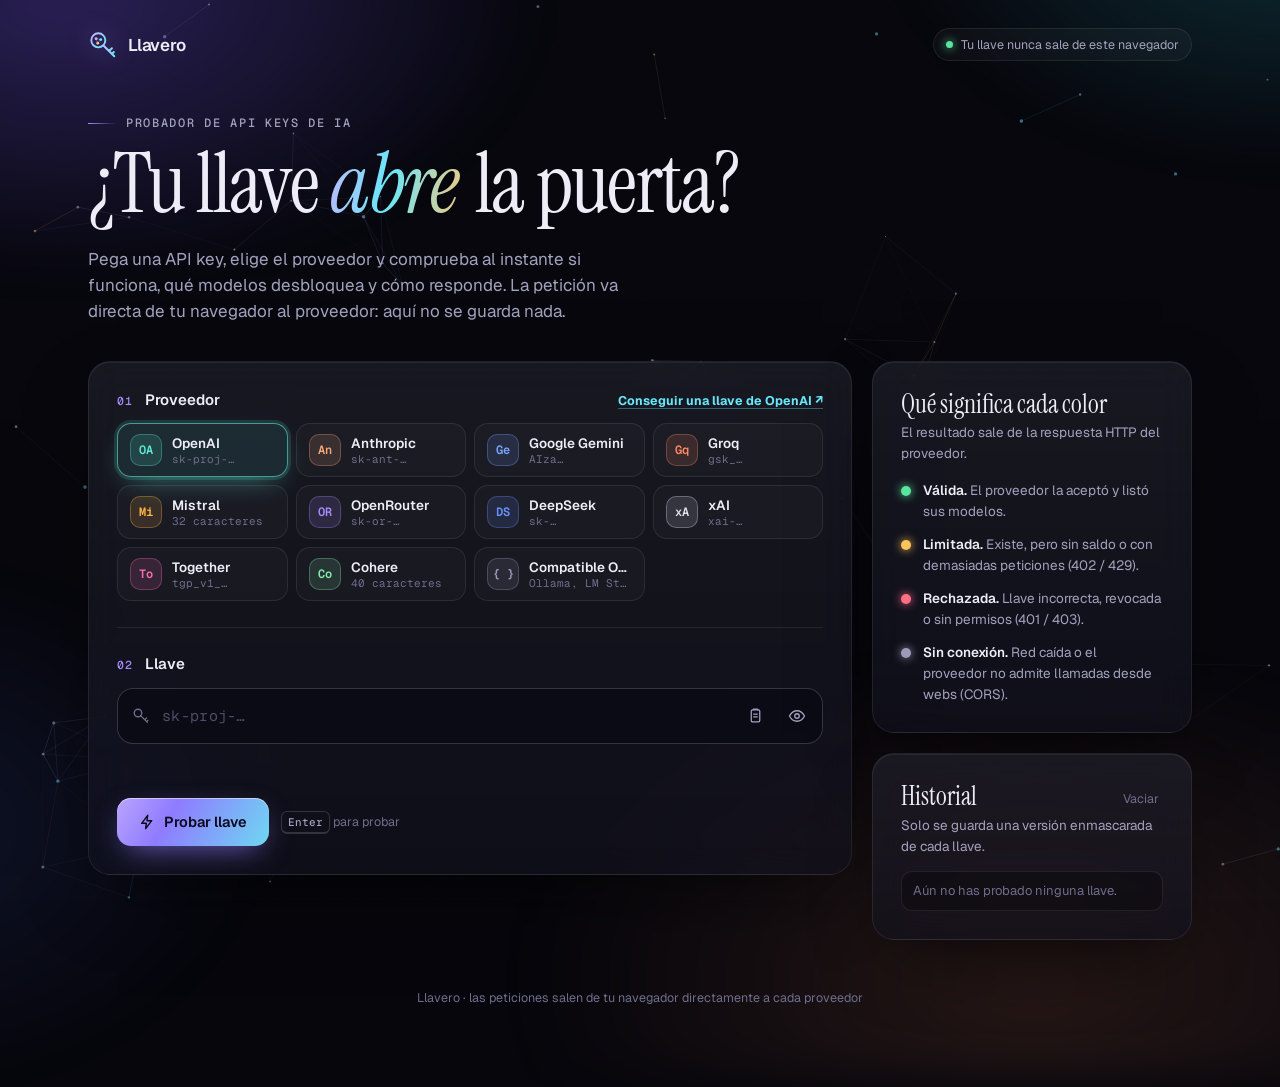
==== llavero.html @ c04ccb24 "Añade Llavero, probador de API keys de IA en una sola página Co-Authored-By: Claude Opus 5.5 <norepl" ====
<!doctype html>
<html lang="es">
<head>
<meta charset="utf-8">
<meta name="viewport" content="width=device-width, initial-scale=1, viewport-fit=cover">
<title>Llavero de IA</title>
<meta name="description" content="Prueba tus API keys de IA (OpenAI, Anthropic, Gemini, Groq, Mistral, OpenRouter…) directamente desde el navegador.">
<link rel="preconnect" href="https://fonts.googleapis.com">
<link rel="preconnect" href="https://fonts.gstatic.com" crossorigin>
<link rel="stylesheet" href="https://fonts.googleapis.com/css2?family=Geist:wght@400;500;600;700&family=Geist+Mono:wght@400;500&family=Instrument+Serif:ital@0;1&display=swap">
<style>
/* Diseño: un objeto oscuro a propósito. Fondo de aurora + red neuronal en canvas;
   encima, tarjetas de cristal. La llave es la protagonista: el campo brilla al enfocarlo
   y un haz lo recorre mientras se prueba. */
@property --ang { syntax: "<angle>"; inherits: false; initial-value: 0deg; }

:root {
  --bg: #06060C;
  --ink: #EEEDF7;
  --muted: #A3A1BE;
  --faint: #6F6D8C;
  --line: rgba(255, 255, 255, .08);
  --line-2: rgba(255, 255, 255, .15);
  --glass: rgba(15, 15, 27, .66);
  --well: rgba(0, 0, 0, .28);

  --violet: #A78BFA;
  --cyan: #67E8F9;
  --amber: #FCC77A;

  --ok: #5BE49B;
  --warn: #FCC35A;
  --bad: #FF6F86;
  --net: #9C9AB8;

  --f-display: "Instrument Serif", Georgia, "Times New Roman", serif;
  --f-body: "Geist", system-ui, -apple-system, "Segoe UI", sans-serif;
  --f-mono: "Geist Mono", ui-monospace, "SFMono-Regular", Menlo, monospace;
  --r: 22px;
  color-scheme: dark;
}

*, *::before, *::after { box-sizing: border-box; }
[hidden] { display: none !important; }
html { -webkit-text-size-adjust: 100%; background: var(--bg); }
body {
  margin: 0;
  min-height: 100vh;
  background: var(--bg);
  color: var(--ink);
  font: 400 15px/1.55 var(--f-body);
  overflow-x: hidden;
  -webkit-font-smoothing: antialiased;
}
button, input, textarea { font: inherit; color: inherit; }
button { cursor: pointer; }
:focus-visible { outline: 2px solid var(--cyan); outline-offset: 3px; }
::selection { background: rgba(167, 139, 250, .35); }
a { color: var(--cyan); text-decoration-color: rgba(103, 232, 249, .35); text-underline-offset: 3px; }
a:hover { text-decoration-color: currentColor; }
.mono { font-family: var(--f-mono); font-variant-numeric: tabular-nums; }

/* Fondo */
#net { position: fixed; inset: 0; width: 100%; height: 100%; z-index: 0; }
.aurora {
  position: fixed; inset: -20%; z-index: 0; pointer-events: none;
  background:
    radial-gradient(38% 32% at 18% 14%, rgba(124, 92, 255, .30), transparent 70%),
    radial-gradient(32% 28% at 86% 8%, rgba(45, 212, 230, .18), transparent 70%),
    radial-gradient(42% 38% at 72% 92%, rgba(255, 140, 90, .13), transparent 70%),
    radial-gradient(30% 30% at 8% 80%, rgba(80, 120, 255, .12), transparent 70%);
  filter: blur(24px);
  animation: drift 30s ease-in-out infinite alternate;
}
@keyframes drift { to { transform: translate3d(3%, -2%, 0) rotate(5deg) scale(1.06); } }
.grain {
  position: fixed; inset: 0; z-index: 1; pointer-events: none; opacity: .06; mix-blend-mode: overlay;
  background-image: url("data:image/svg+xml;utf8,<svg xmlns='http://www.w3.org/2000/svg' width='160' height='160'><filter id='n'><feTurbulence type='fractalNoise' baseFrequency='.9' numOctaves='2' stitchTiles='stitch'/></filter><rect width='100%' height='100%' filter='url(%23n)'/></svg>");
}

.shell {
  position: relative; z-index: 2;
  max-width: 1160px; margin: 0 auto;
  padding: 20px 16px 64px;
}
@media (min-width: 720px) { .shell { padding: 28px 28px 80px; } }

/* Cabecera */
.top { display: flex; align-items: center; justify-content: space-between; gap: 12px; flex-wrap: wrap; }
.brand { display: flex; align-items: center; gap: 10px; font-weight: 600; letter-spacing: -.01em; font-size: 17px; }
.brand svg { filter: drop-shadow(0 0 12px rgba(167, 139, 250, .45)); }
.pill {
  display: inline-flex; align-items: center; gap: 8px;
  padding: 6px 12px; border-radius: 999px;
  border: 1px solid var(--line); background: rgba(255, 255, 255, .03);
  color: var(--muted); font-size: 12.5px;
}
.pill .dot { width: 7px; height: 7px; border-radius: 50%; background: var(--ok); box-shadow: 0 0 10px var(--ok); }

/* Portada */
.hero { padding: 56px 0 36px; max-width: 760px; }
.eyebrow {
  margin: 0 0 14px; font: 500 12px/1 var(--f-mono); letter-spacing: .14em; text-transform: uppercase; color: var(--muted);
  display: flex; align-items: center; gap: 10px;
}
.eyebrow::before { content: ""; width: 28px; height: 1px; background: linear-gradient(90deg, var(--violet), transparent); }
h1 {
  margin: 0; font: 400 clamp(44px, 8vw, 84px)/.98 var(--f-display); letter-spacing: -.02em; text-wrap: balance;
}
h1 em {
  font-style: italic; padding-right: .06em;
  background: linear-gradient(100deg, #C4B5FD 0%, var(--cyan) 45%, var(--amber) 100%);
  -webkit-background-clip: text; background-clip: text; color: transparent;
}
.lede { margin: 20px 0 0; max-width: 560px; color: var(--muted); font-size: 17px; text-wrap: pretty; }

/* Rejilla principal */
.grid { display: grid; gap: 20px; align-items: start; }
@media (min-width: 940px) { .grid { grid-template-columns: minmax(0, 1fr) 320px; } }
.stack { display: grid; gap: 20px; min-width: 0; }

.card {
  position: relative;
  background: linear-gradient(180deg, rgba(255, 255, 255, .05), rgba(255, 255, 255, .012)), var(--glass);
  border: 1px solid var(--line);
  border-radius: var(--r);
  padding: 22px;
  backdrop-filter: blur(18px) saturate(140%);
  -webkit-backdrop-filter: blur(18px) saturate(140%);
  box-shadow: inset 0 1px 0 rgba(255, 255, 255, .06), 0 30px 80px -30px rgba(0, 0, 0, .8);
  min-width: 0;
}
@media (min-width: 720px) { .card { padding: 28px; } }
.card.enter { animation: rise .55s cubic-bezier(.2, .8, .2, 1) both; }
@keyframes rise { from { opacity: 0; transform: translateY(14px) scale(.985); } }

.step { display: flex; align-items: baseline; gap: 12px; margin: 0 0 14px; font-size: 15px; line-height: 1.3; }
.step b { font: 500 11.5px/1 var(--f-mono); color: var(--violet); letter-spacing: .08em; }
.step span { font-weight: 600; font-size: 15px; }
.step small { margin-left: auto; color: var(--faint); font-size: 12.5px; }
.sep { height: 1px; background: var(--line); margin: 26px 0; border: 0; }

/* Proveedores */
.providers { display: grid; grid-template-columns: repeat(auto-fill, minmax(140px, 1fr)); gap: 8px; }
.chip {
  --pc: var(--net);
  display: grid; grid-template-columns: auto 1fr; grid-template-rows: auto auto; column-gap: 10px; align-items: center;
  text-align: left; padding: 10px 12px; border-radius: 14px;
  border: 1px solid var(--line); background: rgba(255, 255, 255, .025);
  transition: border-color .2s, background .2s, transform .2s, box-shadow .2s;
}
.chip:hover { border-color: var(--line-2); background: rgba(255, 255, 255, .05); transform: translateY(-1px); }
.chip[aria-checked="true"] {
  border-color: color-mix(in oklab, var(--pc) 60%, transparent);
  background: color-mix(in oklab, var(--pc) 10%, transparent);
  box-shadow: 0 0 0 3px color-mix(in oklab, var(--pc) 14%, transparent), 0 10px 30px -12px color-mix(in oklab, var(--pc) 60%, transparent);
}
.chip .mk {
  grid-row: span 2; width: 32px; height: 32px; border-radius: 10px; display: grid; place-items: center;
  font: 600 12px/1 var(--f-mono); color: var(--pc);
  background: color-mix(in oklab, var(--pc) 14%, transparent);
  border: 1px solid color-mix(in oklab, var(--pc) 30%, transparent);
}
.chip .pn { font-weight: 600; font-size: 13.5px; line-height: 1.2; white-space: nowrap; overflow: hidden; text-overflow: ellipsis; }
.chip .ph { font: 400 11px/1.3 var(--f-mono); color: var(--faint); white-space: nowrap; overflow: hidden; text-overflow: ellipsis; }

/* Campo de la llave */
.keyfield {
  --ang: 0deg;
  position: relative; border-radius: 16px; padding: 1px;
  background: var(--line-2);
  transition: background .3s;
}
.keyfield:focus-within, .keyfield.scanning {
  background: conic-gradient(from var(--ang), var(--violet), var(--cyan), var(--amber), var(--violet));
  animation: spin 4s linear infinite;
}
@keyframes spin { to { --ang: 360deg; } }
.keyfield-in {
  position: relative; display: flex; align-items: center; gap: 4px;
  border-radius: 15px; background: #0B0B16; padding: 6px 6px 6px 14px; overflow: hidden;
}
.keyfield-in > svg { flex: none; color: var(--faint); }
.keyfield:focus-within .keyfield-in > svg { color: var(--violet); }
#key {
  flex: 1; min-width: 0; border: 0; outline: 0; background: transparent;
  padding: 12px 8px; font: 400 15px/1.2 var(--f-mono); letter-spacing: .02em;
}
#key::placeholder { color: #4E4C68; }
.keyfield.scanning .keyfield-in::after {
  content: ""; position: absolute; top: 0; bottom: 0; width: 40%; left: -40%;
  background: linear-gradient(90deg, transparent, rgba(103, 232, 249, .16), rgba(167, 139, 250, .22), transparent);
  animation: beam 1.3s ease-in-out infinite;
}
@keyframes beam { to { left: 100%; } }
.icon-btn {
  flex: none; width: 38px; height: 38px; display: grid; place-items: center;
  border: 0; border-radius: 10px; background: transparent; color: var(--muted);
  transition: background .2s, color .2s;
}
.icon-btn:hover { background: rgba(255, 255, 255, .06); color: var(--ink); }
.field-meta { display: flex; flex-wrap: wrap; align-items: center; gap: 8px 14px; margin-top: 10px; font-size: 12.5px; color: var(--faint); min-height: 22px; }
.detected {
  display: inline-flex; align-items: center; gap: 6px; padding: 3px 9px; border-radius: 999px;
  color: var(--ink); background: color-mix(in oklab, var(--pc, var(--violet)) 16%, transparent);
  border: 1px solid color-mix(in oklab, var(--pc, var(--violet)) 35%, transparent);
  animation: rise .35s ease both;
}
.detected i { width: 6px; height: 6px; border-radius: 50%; background: var(--pc, var(--violet)); }

.text-in {
  width: 100%; border: 1px solid var(--line-2); border-radius: 12px; background: #0B0B16;
  padding: 11px 13px; font: 400 14px/1.3 var(--f-mono); outline: 0; transition: border-color .2s, box-shadow .2s;
}
.text-in:focus { border-color: color-mix(in oklab, var(--violet) 70%, transparent); box-shadow: 0 0 0 4px rgba(167, 139, 250, .14); }
label.lbl { display: block; font-size: 12.5px; color: var(--muted); margin: 14px 0 6px; }

.actions { display: flex; flex-wrap: wrap; align-items: center; gap: 12px; margin-top: 22px; }
.btn {
  position: relative; display: inline-flex; align-items: center; justify-content: center; gap: 9px;
  padding: 13px 22px; border-radius: 14px; border: 1px solid var(--line-2);
  background: rgba(255, 255, 255, .04); font-weight: 600; font-size: 14.5px; white-space: nowrap;
  transition: transform .15s, box-shadow .25s, background .2s, opacity .2s;
}
.btn:hover { background: rgba(255, 255, 255, .08); }
.btn:active { transform: translateY(1px) scale(.99); }
.btn:disabled { opacity: .55; cursor: progress; }
.btn.primary {
  border: 0; color: #0C0920; overflow: hidden;
  background: linear-gradient(120deg, #B9A4FF 0%, #8F7BFF 35%, #6FD8F2 100%);
  box-shadow: 0 10px 30px -10px rgba(143, 123, 255, .8), inset 0 1px 0 rgba(255, 255, 255, .5);
}
.btn.primary:hover { box-shadow: 0 14px 40px -10px rgba(143, 123, 255, .95), inset 0 1px 0 rgba(255, 255, 255, .5); }
.btn.primary::after {
  content: ""; position: absolute; inset: 0; transform: translateX(-120%);
  background: linear-gradient(100deg, transparent 30%, rgba(255, 255, 255, .55) 50%, transparent 70%);
  animation: sheen 3.6s ease-in-out infinite;
}
@keyframes sheen { 0%, 60% { transform: translateX(-120%); } 100% { transform: translateX(120%); } }
.btn.sm { padding: 8px 13px; font-size: 13px; border-radius: 11px; }
.spinner { width: 15px; height: 15px; border-radius: 50%; border: 2px solid currentColor; border-right-color: transparent; animation: rot .7s linear infinite; }
@keyframes rot { to { transform: rotate(360deg); } }
.hint { color: var(--faint); font-size: 12.5px; }
kbd { font: 500 11px/1 var(--f-mono); padding: 3px 6px; border-radius: 6px; border: 1px solid var(--line-2); border-bottom-width: 2px; color: var(--muted); }

/* Resultado */
.res-head { display: flex; gap: 20px; align-items: center; }
.orb {
  --c: var(--net);
  position: relative; flex: none; width: 76px; height: 76px; border-radius: 50%;
  display: grid; place-items: center; color: #08080F;
  background: radial-gradient(circle at 34% 28%, color-mix(in oklab, var(--c) 70%, white), var(--c) 45%, color-mix(in oklab, var(--c) 45%, black) 100%);
  box-shadow: 0 0 0 6px color-mix(in oklab, var(--c) 12%, transparent), 0 0 50px -4px color-mix(in oklab, var(--c) 70%, transparent);
  animation: pop .5s cubic-bezier(.3, 1.6, .5, 1) both;
}
.orb::before, .orb::after {
  content: ""; position: absolute; inset: -6px; border-radius: 50%;
  border: 1px solid color-mix(in oklab, var(--c) 55%, transparent);
  animation: ripple 2.6s ease-out infinite;
}
.orb::after { animation-delay: 1.3s; }
@keyframes ripple { from { transform: scale(1); opacity: .9; } to { transform: scale(1.7); opacity: 0; } }
@keyframes pop { from { transform: scale(.4); opacity: 0; } }
.orb.ok { --c: var(--ok); } .orb.warn { --c: var(--warn); } .orb.bad { --c: var(--bad); }
.orb.error { --c: var(--warn); } .orb.net { --c: var(--net); }
.orb.loading {
  --ang: 0deg;
  background: conic-gradient(from var(--ang), transparent 0 20%, var(--violet), var(--cyan));
  box-shadow: 0 0 50px -6px rgba(167, 139, 250, .6);
  animation: spin 1.1s linear infinite;
}
.orb.loading::before { inset: 3px; border: 0; background: #0E0E1A; animation: none; }
.orb.loading::after { display: none; }
.orb svg { position: relative; }

.res-title { margin: 0; font: 400 34px/1.05 var(--f-display); letter-spacing: -.01em; }
.res-sub { margin: 6px 0 0; color: var(--muted); font-size: 14px; overflow-wrap: anywhere; }
.res-key { display: inline-block; margin-top: 8px; font: 400 12px var(--f-mono); color: var(--faint); }

.stats { display: grid; grid-template-columns: repeat(3, minmax(0, 1fr)); gap: 10px; margin-top: 22px; }
.stat { padding: 14px 16px; border-radius: 14px; background: var(--well); border: 1px solid var(--line); min-width: 0; }
.stat dt { font: 500 11px/1 var(--f-mono); letter-spacing: .08em; text-transform: uppercase; color: var(--faint); }
.stat dd { margin: 8px 0 0; font: 500 24px/1 var(--f-mono); letter-spacing: -.02em; white-space: nowrap; overflow: hidden; text-overflow: ellipsis; }
.stat dd small { font-size: 13px; color: var(--muted); margin-left: 2px; }

.kv { margin: 18px 0 0; display: grid; grid-template-columns: max-content 1fr; gap: 8px 18px; font-size: 13.5px; }
.kv dt { color: var(--faint); }
.kv dd { margin: 0; font-family: var(--f-mono); overflow-wrap: anywhere; }
.note {
  margin: 18px 0 0; padding: 12px 14px; border-radius: 12px; font-size: 13.5px; color: var(--muted);
  background: rgba(255, 255, 255, .03); border: 1px dashed var(--line-2);
}
.note ul { margin: 6px 0 0; padding-left: 18px; }

.models-head { display: flex; flex-wrap: wrap; align-items: center; gap: 10px; margin: 26px 0 10px; }
.models-head h3 { margin: 0; font-size: 14px; font-weight: 600; }
.models-head .text-in { flex: 1; min-width: 160px; max-width: 260px; margin-left: auto; padding: 8px 11px; font-size: 13px; }
.models {
  display: flex; flex-wrap: wrap; gap: 6px; max-height: 236px; overflow: auto; padding: 2px;
  mask-image: linear-gradient(180deg, #000 85%, transparent);
  -webkit-mask-image: linear-gradient(180deg, #000 85%, transparent);
  padding-bottom: 24px;
}
.model {
  border: 1px solid var(--line); background: rgba(255, 255, 255, .03); border-radius: 9px;
  padding: 5px 9px; font: 400 12.5px/1.3 var(--f-mono); color: var(--muted);
  transition: border-color .15s, color .15s, background .15s; max-width: 100%; overflow: hidden; text-overflow: ellipsis; white-space: nowrap;
}
.model:hover { color: var(--ink); border-color: var(--line-2); }
.model[aria-pressed="true"] { color: var(--ink); border-color: rgba(103, 232, 249, .55); background: rgba(103, 232, 249, .08); }
.empty { color: var(--faint); font-size: 13px; }

.skel { height: 12px; border-radius: 6px; margin-top: 10px; background: linear-gradient(90deg, rgba(255, 255, 255, .04), rgba(255, 255, 255, .1), rgba(255, 255, 255, .04)); background-size: 200% 100%; animation: shimmer 1.4s linear infinite; }
@keyframes shimmer { to { background-position: -200% 0; } }

/* Chat de prueba */
textarea.text-in { resize: vertical; min-height: 84px; font-family: var(--f-body); font-size: 14.5px; line-height: 1.5; }
.reply {
  position: relative; margin-top: 18px; padding: 18px 18px 16px 20px; border-radius: 16px;
  background: var(--well); border: 1px solid var(--line);
  white-space: pre-wrap; overflow-wrap: anywhere; font-size: 15px; line-height: 1.6;
}
.reply::before {
  content: ""; position: absolute; left: 0; top: 14px; bottom: 14px; width: 2px; border-radius: 2px;
  background: linear-gradient(var(--violet), var(--cyan));
}
.reply.err::before { background: var(--bad); }
.reply .caret { display: inline-block; width: 8px; height: 1.05em; vertical-align: -2px; margin-left: 2px; background: var(--cyan); animation: blink 1s steps(2) infinite; }
@keyframes blink { 50% { opacity: 0; } }
.reply-meta { display: flex; flex-wrap: wrap; gap: 6px 16px; margin-top: 10px; font: 400 12px var(--f-mono); color: var(--faint); }
.reply-meta b { color: var(--muted); font-weight: 500; }

/* Columna lateral */
.side h2 { margin: 0 0 4px; font: 400 26px/1.1 var(--f-display); }
.side p { margin: 0; color: var(--muted); font-size: 13.5px; }
.legend { list-style: none; margin: 16px 0 0; padding: 0; display: grid; gap: 12px; font-size: 13.5px; }
.legend li { display: grid; grid-template-columns: 12px 1fr; gap: 10px; align-items: baseline; }
.legend i { width: 10px; height: 10px; border-radius: 50%; background: var(--c); box-shadow: 0 0 10px var(--c); transform: translateY(1px); }
.legend b { font-weight: 600; }
.legend span { color: var(--muted); }
.hist { list-style: none; margin: 14px 0 0; padding: 0; display: grid; gap: 6px; }
.hist li {
  display: grid; grid-template-columns: 8px 1fr auto; gap: 10px; align-items: center;
  padding: 9px 11px; border-radius: 11px; background: var(--well); border: 1px solid var(--line); font-size: 13px;
}
.hist i { width: 8px; height: 8px; border-radius: 50%; background: var(--c); }
.hist .hk { font: 400 12px var(--f-mono); color: var(--faint); display: block; overflow: hidden; text-overflow: ellipsis; white-space: nowrap; }
.hist .ht { font: 400 11.5px var(--f-mono); color: var(--faint); text-align: right; }
.side-head { display: flex; align-items: center; justify-content: space-between; gap: 10px; }
.link-btn { border: 0; background: none; padding: 4px; color: var(--faint); font-size: 12.5px; }
.link-btn:hover { color: var(--ink); }

footer { margin-top: 48px; color: var(--faint); font-size: 12.5px; text-align: center; }

.toast {
  position: fixed; left: 50%; bottom: 24px; z-index: 10; transform: translate(-50%, 20px); opacity: 0;
  padding: 10px 16px; border-radius: 12px; background: #15152A; border: 1px solid var(--line-2);
  font-size: 13.5px; box-shadow: 0 20px 50px -10px rgba(0, 0, 0, .8); transition: opacity .25s, transform .25s; pointer-events: none;
}
.toast.show { opacity: 1; transform: translate(-50%, 0); }
.shake { animation: shake .4s; }
@keyframes shake { 20%, 60% { transform: translateX(-6px); } 40%, 80% { transform: translateX(6px); } }

@media (max-width: 560px) {
  .res-head { flex-direction: column; align-items: flex-start; gap: 16px; }
  .stats { grid-template-columns: 1fr 1fr; }
  .stats .stat:last-child { grid-column: span 2; }
  .actions .btn.primary { flex: 1; }
  .hero { padding: 36px 0 26px; }
}
@media (prefers-reduced-motion: reduce) {
  *, *::before, *::after { animation-duration: .001ms !important; animation-iteration-count: 1 !important; transition-duration: .001ms !important; }
}
</style>
</head>
<body>
<canvas id="net" aria-hidden="true"></canvas>
<div class="aurora" aria-hidden="true"></div>
<div class="grain" aria-hidden="true"></div>

<div class="shell">
  <header class="top">
    <div class="brand">
      <svg width="30" height="30" viewBox="0 0 32 32" aria-hidden="true">
        <defs><linearGradient id="lg" x1="0" y1="0" x2="1" y2="1"><stop offset="0" stop-color="#C4B5FD"/><stop offset="1" stop-color="#67E8F9"/></linearGradient></defs>
        <circle cx="11" cy="11" r="7.5" fill="none" stroke="url(#lg)" stroke-width="2"/>
        <path d="M8.6 9.2 13.6 10.2 10.4 14Z" fill="none" stroke="rgba(255,255,255,.45)" stroke-width=".7"/>
        <circle cx="8.6" cy="9.2" r="1.5" fill="#C4B5FD"/><circle cx="13.6" cy="10.2" r="1.5" fill="#67E8F9"/><circle cx="10.4" cy="14" r="1.5" fill="#FCC77A"/>
        <path d="M16.5 16.5 28 28M22.5 22.5l3-3M25.5 25.5l2-2" fill="none" stroke="url(#lg)" stroke-width="2.2" stroke-linecap="round"/>
      </svg>
      Llavero
    </div>
    <span class="pill"><span class="dot"></span>Tu llave nunca sale de este navegador</span>
  </header>

  <section class="hero">
    <p class="eyebrow">Probador de API keys de IA</p>
    <h1>¿Tu llave <em>abre</em> la puerta?</h1>
    <p class="lede">Pega una API key, elige el proveedor y comprueba al instante si funciona, qué modelos desbloquea y cómo responde. La petición va directa de tu navegador al proveedor: aquí no se guarda nada.</p>
  </section>

  <div class="grid">
    <main class="stack">
      <form class="card" id="form" autocomplete="off" novalidate>
        <h2 class="step"><b>01</b><span>Proveedor</span><small id="getKey"></small></h2>
        <div class="providers" id="providers" role="radiogroup" aria-label="Proveedor"></div>

        <div id="baseWrap" hidden>
          <label class="lbl" for="base">URL base compatible con OpenAI (sin <span class="mono">/models</span>)</label>
          <input class="text-in" id="base" type="url" inputmode="url" placeholder="https://mi-servidor.com/v1" spellcheck="false">
        </div>

        <hr class="sep">

        <h2 class="step"><b>02</b><span>Llave</span></h2>
        <div class="keyfield" id="keyfield">
          <div class="keyfield-in">
            <svg width="18" height="18" viewBox="0 0 24 24" fill="none" stroke="currentColor" stroke-width="1.8" stroke-linecap="round" aria-hidden="true"><circle cx="8" cy="8" r="5"/><path d="m11.5 11.5 9 9M17 17l2.5-2.5M19.5 19.5l1.5-1.5"/></svg>
            <input id="key" type="password" aria-label="API key" placeholder="sk-…" spellcheck="false" autocapitalize="off" autocorrect="off">
            <button type="button" class="icon-btn" id="paste" title="Pegar del portapapeles" aria-label="Pegar del portapapeles">
              <svg width="17" height="17" viewBox="0 0 24 24" fill="none" stroke="currentColor" stroke-width="1.8" stroke-linecap="round" stroke-linejoin="round" aria-hidden="true"><rect x="6" y="4" width="12" height="17" rx="2"/><path d="M9 4V3h6v1M9.5 10h5M9.5 14h5"/></svg>
            </button>
            <button type="button" class="icon-btn" id="reveal" title="Mostrar llave" aria-label="Mostrar llave" aria-pressed="false">
              <svg width="18" height="18" viewBox="0 0 24 24" fill="none" stroke="currentColor" stroke-width="1.8" stroke-linecap="round" aria-hidden="true"><path d="M2 12s3.6-7 10-7 10 7 10 7-3.6 7-10 7S2 12 2 12Z"/><circle cx="12" cy="12" r="3"/></svg>
            </button>
          </div>
        </div>
        <div class="field-meta" id="keyMeta"></div>

        <div class="actions">
          <button class="btn primary" id="go" type="submit">
            <svg width="16" height="16" viewBox="0 0 24 24" fill="none" stroke="currentColor" stroke-width="2.2" stroke-linecap="round" stroke-linejoin="round" aria-hidden="true"><path d="M13 2 4 14h7l-1 8 9-12h-7Z"/></svg>
            <span>Probar llave</span>
          </button>
          <span class="hint"><kbd>Enter</kbd> para probar</span>
        </div>
      </form>

      <section class="card" id="result" aria-live="polite" hidden></section>

      <section class="card" id="chat" hidden>
        <h2 class="step"><b>03</b><span>Habla con un modelo</span><small>confirma que hay saldo de verdad</small></h2>
        <label class="lbl" for="model" style="margin-top:0">Modelo</label>
        <input class="text-in" id="model" spellcheck="false" placeholder="id del modelo">
        <label class="lbl" for="prompt">Mensaje</label>
        <textarea class="text-in" id="prompt" rows="3">Preséntate en una frase y dime qué modelo eres.</textarea>
        <div class="actions">
          <button class="btn primary" id="send" type="button">
            <svg width="16" height="16" viewBox="0 0 24 24" fill="none" stroke="currentColor" stroke-width="2.2" stroke-linecap="round" stroke-linejoin="round" aria-hidden="true"><path d="m4 12 16-8-6 16-2.5-6.5Z"/></svg>
            <span>Enviar</span>
          </button>
          <span class="hint"><kbd>Ctrl</kbd> + <kbd>Enter</kbd></span>
        </div>
        <div id="replyWrap" aria-live="polite"></div>
      </section>
    </main>

    <aside class="stack side">
      <section class="card">
        <h2>Qué significa cada color</h2>
        <p>El resultado sale de la respuesta HTTP del proveedor.</p>
        <ul class="legend">
          <li style="--c:var(--ok)"><i></i><div><b>Válida.</b> <span>El proveedor la aceptó y listó sus modelos.</span></div></li>
          <li style="--c:var(--warn)"><i></i><div><b>Limitada.</b> <span>Existe, pero sin saldo o con demasiadas peticiones (402 / 429).</span></div></li>
          <li style="--c:var(--bad)"><i></i><div><b>Rechazada.</b> <span>Llave incorrecta, revocada o sin permisos (401 / 403).</span></div></li>
          <li style="--c:var(--net)"><i></i><div><b>Sin conexión.</b> <span>Red caída o el proveedor no admite llamadas desde webs (CORS).</span></div></li>
        </ul>
      </section>

      <section class="card">
        <div class="side-head">
          <h2>Historial</h2>
          <button class="link-btn" id="clearHist" type="button">Vaciar</button>
        </div>
        <p>Solo se guarda una versión enmascarada de cada llave.</p>
        <ul class="hist" id="hist"></ul>
      </section>
    </aside>
  </div>

  <footer>Llavero · las peticiones salen de tu navegador directamente a cada proveedor</footer>
</div>

<div class="toast" id="toast" role="status"></div>

<script>
const $ = (s, el = document) => el.querySelector(s);
const esc = s => String(s ?? '').replace(/[&<>"']/g, c => ({ '&': '&amp;', '<': '&lt;', '>': '&gt;', '"': '&quot;', "'": '&#39;' }[c]));

/* ---------- Proveedores ----------
   kind decide el formato de las peticiones: "openai" (y compatibles), "anthropic", "gemini" o "cohere". */
const PROVIDERS = [
  { id: 'openai', name: 'OpenAI', mk: 'OA', color: '#5EEAD4', kind: 'openai', base: 'https://api.openai.com/v1',
    hint: 'sk-proj-…', detect: /^sk-(proj|svcacct|admin)-/, keys: 'https://platform.openai.com/api-keys',
    prefer: ['gpt-4o-mini', 'gpt-4.1-mini', 'gpt-5-mini', 'gpt-4o'] },
  { id: 'anthropic', name: 'Anthropic', mk: 'An', color: '#F4A97A', kind: 'anthropic', base: 'https://api.anthropic.com/v1',
    hint: 'sk-ant-…', detect: /^sk-ant-/, keys: 'https://console.anthropic.com/settings/keys',
    prefer: ['haiku', 'sonnet'] },
  { id: 'gemini', name: 'Google Gemini', mk: 'Ge', color: '#7AA7FF', kind: 'gemini', base: 'https://generativelanguage.googleapis.com/v1beta',
    hint: 'AIza…', detect: /^AIza/, keys: 'https://aistudio.google.com/apikey',
    prefer: ['gemini-2.5-flash', 'gemini-2.0-flash', 'flash'] },
  { id: 'groq', name: 'Groq', mk: 'Gq', color: '#FF8A65', kind: 'openai', base: 'https://api.groq.com/openai/v1',
    hint: 'gsk_…', detect: /^gsk_/, keys: 'https://console.groq.com/keys',
    prefer: ['llama-3.1-8b-instant', 'llama'] },
  { id: 'mistral', name: 'Mistral', mk: 'Mi', color: '#FFB547', kind: 'openai', base: 'https://api.mistral.ai/v1',
    hint: '32 caracteres', keys: 'https://console.mistral.ai/api-keys',
    prefer: ['mistral-small-latest', 'mistral-small'] },
  { id: 'openrouter', name: 'OpenRouter', mk: 'OR', color: '#A78BFA', kind: 'openai', base: 'https://openrouter.ai/api/v1',
    hint: 'sk-or-…', detect: /^sk-or-/, keys: 'https://openrouter.ai/keys',
    prefer: ['openai/gpt-4o-mini', ':free'] },
  { id: 'deepseek', name: 'DeepSeek', mk: 'DS', color: '#6B93FF', kind: 'openai', base: 'https://api.deepseek.com/v1',
    hint: 'sk-…', keys: 'https://platform.deepseek.com/api_keys',
    prefer: ['deepseek-chat'] },
  { id: 'xai', name: 'xAI', mk: 'xA', color: '#E4E4F0', kind: 'openai', base: 'https://api.x.ai/v1',
    hint: 'xai-…', detect: /^xai-/, keys: 'https://console.x.ai',
    prefer: ['grok-3-mini', 'grok'] },
  { id: 'together', name: 'Together', mk: 'To', color: '#F472B6', kind: 'openai', base: 'https://api.together.xyz/v1',
    hint: 'tgp_v1_…', detect: /^tgp_v1_/, keys: 'https://api.together.ai/settings/api-keys',
    prefer: ['Llama-3.3-70B-Instruct-Turbo', 'llama'] },
  { id: 'cohere', name: 'Cohere', mk: 'Co', color: '#86EFAC', kind: 'cohere', base: 'https://api.cohere.com',
    hint: '40 caracteres', keys: 'https://dashboard.cohere.com/api-keys',
    prefer: ['command-r', 'command'] },
  { id: 'custom', name: 'Compatible OpenAI', mk: '{ }', color: '#9C9AB8', kind: 'openai', base: '',
    hint: 'Ollama, LM Studio…', prefer: [] },
];

const STATES = {
  ok:    { label: 'Llave válida', c: 'var(--ok)' },
  warn:  { label: 'Válida, pero limitada', c: 'var(--warn)' },
  bad:   { label: 'Llave rechazada', c: 'var(--bad)' },
  error: { label: 'Respuesta inesperada', c: 'var(--warn)' },
  net:   { label: 'Sin conexión', c: 'var(--net)' },
};
const ICON = {
  ok: '<svg width="34" height="34" viewBox="0 0 24 24" fill="none" stroke="currentColor" stroke-width="2.6" stroke-linecap="round" stroke-linejoin="round"><path d="m5 12.5 4.5 4.5L19 7.5"/></svg>',
  bad: '<svg width="30" height="30" viewBox="0 0 24 24" fill="none" stroke="currentColor" stroke-width="2.6" stroke-linecap="round"><path d="M6 6l12 12M18 6 6 18"/></svg>',
  warn: '<svg width="32" height="32" viewBox="0 0 24 24" fill="none" stroke="currentColor" stroke-width="2.6" stroke-linecap="round"><path d="M12 6v8M12 18.5v.01"/></svg>',
  net: '<svg width="32" height="32" viewBox="0 0 24 24" fill="none" stroke="currentColor" stroke-width="2.2" stroke-linecap="round" stroke-linejoin="round"><path d="M2 8.5a15 15 0 0 1 20 0M5.5 12a10 10 0 0 1 13 0M9 15.5a5 5 0 0 1 6 0M12 19h.01M3 3l18 18"/></svg>',
};
ICON.error = ICON.warn;

const state = { provider: PROVIDERS[0], lastDetected: null, testing: false, lastKey: '', models: [] };
let netTarget = 0; // energía de la red de fondo (0 en reposo, 1 mientras se prueba)

/* ---------- Utilidades ---------- */
const mask = k => k.length <= 12 ? k.slice(0, 3) + '…' : k.slice(0, 7) + '…' + k.slice(-4);
const baseFor = p => (p.id === 'custom' ? $('#base').value.trim() : p.base).replace(/\/+$/, '');

function toast(msg) {
  const t = $('#toast');
  t.textContent = msg;
  t.classList.add('show');
  clearTimeout(toast.timer);
  toast.timer = setTimeout(() => t.classList.remove('show'), 2200);
}

function authHeaders(p, key) {
  if (p.kind === 'anthropic') return {
    'x-api-key': key,
    'anthropic-version': '2023-06-01',
    'anthropic-dangerous-direct-browser-access': 'true',
  };
  if (p.kind === 'gemini') return {}; // la llave va en la URL (?key=), así no hay preflight
  return { Authorization: 'Bearer ' + key };
}

function listUrl(p, key, base) {
  if (p.kind === 'anthropic') return base + '/models?limit=1000';
  if (p.kind === 'gemini') return base + '/models?pageSize=1000&key=' + encodeURIComponent(key);
  if (p.kind === 'cohere') return base + '/v1/models?page_size=1000';
  return base + '/models';
}

async function request(url, opts = {}) {
  const ctrl = new AbortController();
  const timer = setTimeout(() => ctrl.abort(), 25000);
  const t0 = performance.now();
  try {
    const res = await fetch(url, { ...opts, signal: ctrl.signal });
    const text = await res.text();
    let json = null;
    try { json = JSON.parse(text); } catch {}
    return { ok: res.ok, status: res.status, json, text, headers: res.headers, ms: Math.round(performance.now() - t0) };
  } catch (e) {
    const err = new Error(e.name === 'AbortError'
      ? 'La petición tardó más de 25 s y se canceló.'
      : 'El navegador no pudo completar la petición.');
    err.ms = Math.round(performance.now() - t0);
    throw err;
  } finally {
    clearTimeout(timer);
  }
}

function errMsg(j, text) {
  if (j) {
    const e = Array.isArray(j) ? j[0]?.error : j.error;
    if (typeof e === 'string') return e;
    if (e?.message) return e.message;
    if (typeof j.message === 'string') return j.message;
    if (typeof j.detail === 'string') return j.detail;
    if (Array.isArray(j.detail) && j.detail[0]?.msg) return j.detail[0].msg;
  }
  return (text || '').trim().slice(0, 240);
}

function classify(status, msg) {
  if (status >= 200 && status < 300) return 'ok';
  if (status === 401 || status === 403) return 'bad';
  if (status === 400 && /api[ _-]?key|API_KEY_INVALID|invalid.*key|unauthori[sz]ed/i.test(msg)) return 'bad'; // Gemini responde 400 a llaves malas
  if (status === 402 || status === 429) return 'warn';
  return 'error';
}

function interestingHeaders(h) {
  const out = [];
  if (!h) return out;
  for (const [k, v] of h) if (/ratelimit|request-id|organization|processing-ms/i.test(k)) out.push([k, v]);
  return out.slice(0, 10);
}

function parseModels(p, j) {
  if (!j) return [];
  let list;
  if (p.kind === 'gemini') {
    list = (j.models || [])
      .filter(m => !m.supportedGenerationMethods || m.supportedGenerationMethods.includes('generateContent'))
      .map(m => ({ id: m.name.replace(/^models\//, ''), label: m.displayName }));
  } else if (p.kind === 'cohere') {
    list = (j.models || [])
      .filter(m => !m.endpoints || m.endpoints.includes('chat'))
      .map(m => ({ id: m.name }));
  } else {
    const arr = Array.isArray(j) ? j : (j.data || j.models || []);
    if (arr.length && arr.every(m => typeof m.created === 'number')) arr.sort((a, b) => b.created - a.created);
    list = arr.map(m => ({ id: m.id || m.name, label: m.display_name || m.name }));
  }
  return list.filter(m => m.id);
}

function pickDefault(p, models) {
  for (const pref of p.prefer) {
    const exact = models.find(m => m.id === pref);
    if (exact) return exact.id;
    const near = models.find(m => m.id.toLowerCase().includes(pref.toLowerCase()));
    if (near) return near.id;
  }
  return models[0]?.id || '';
}

/* ---------- Verificación ---------- */
function toResult(a) {
  const msg = a.ok ? '' : errMsg(a.json, a.text);
  return { state: classify(a.status, msg), status: a.status, ms: a.ms, message: msg, headers: interestingHeaders(a.headers), models: [] };
}

async function verify(p, key, base) {
  // En OpenRouter /models es público, así que la llave se valida contra /key (que además da el saldo)
  if (p.id === 'openrouter') {
    const a = await request(base + '/key', { headers: authHeaders(p, key) });
    const r = toResult(a);
    const d = a.json?.data;
    if (a.ok && d) {
      const usd = n => n == null ? 'sin límite' : '$' + Number(n).toFixed(4);
      r.info = [
        ['Etiqueta', d.label || '—'],
        ['Gastado', usd(d.usage)],
        ['Límite', usd(d.limit)],
        ['Restante', usd(d.limit_remaining ?? (d.limit != null ? d.limit - d.usage : null))],
        ['Nivel gratuito', d.is_free_tier ? 'sí' : 'no'],
      ];
    }
    if (a.ok) {
      try { const m = await request(base + '/models'); if (m.ok) r.models = parseModels(p, m.json); } catch {}
    }
    return r;
  }
  const a = await request(listUrl(p, key, base), { headers: authHeaders(p, key) });
  const r = toResult(a);
  if (a.ok) r.models = parseModels(p, a.json);
  return r;
}

function curlFor(p, base) {
  const url = listUrl(p, '$API_KEY', base).replace(encodeURIComponent('$API_KEY'), '$API_KEY');
  const target = p.id === 'openrouter' ? base + '/key' : url;
  const hs = Object.entries(authHeaders(p, '$API_KEY')).map(([k, v]) => ` \\\n  -H "${k}: ${v}"`).join('');
  return `curl -i "${target}"${hs}`;
}

/* ---------- Interfaz ---------- */
function renderProviders() {
  $('#providers').innerHTML = PROVIDERS.map(p => `
    <button type="button" class="chip" role="radio" aria-checked="${p === state.provider}" data-id="${p.id}" style="--pc:${p.color}">
      <span class="mk">${esc(p.mk)}</span>
      <span class="pn">${esc(p.name)}</span>
      <span class="ph">${esc(p.hint)}</span>
    </button>`).join('');
}

function selectProvider(p, auto = false) {
  state.provider = p;
  renderProviders();
  $('#baseWrap').hidden = p.id !== 'custom';
  $('#key').placeholder = p.id === 'custom' ? 'Llave (déjala vacía si tu servidor no la pide)' : p.hint.includes('…') ? p.hint : 'Pega tu llave aquí';
  $('#getKey').innerHTML = p.keys ? `<a href="${p.keys}" target="_blank" rel="noopener">Conseguir una llave de ${esc(p.name)} ↗</a>` : '';
  renderKeyMeta(auto);
}

function renderKeyMeta(auto) {
  const key = $('#key').value.trim();
  const p = state.provider;
  const parts = [];
  if (auto) parts.push(`<span class="detected" style="--pc:${p.color}"><i></i>Detectado: ${esc(p.name)}</span>`);
  if (key) parts.push(`<span class="mono">${key.length} caracteres</span>`);
  if (key && /\s/.test(key)) parts.push('<span style="color:var(--warn)">Contiene espacios: revisa que se copió bien</span>');
  $('#keyMeta').innerHTML = parts.join('');
}

function onKeyInput() {
  const key = $('#key').value.trim();
  const found = PROVIDERS.find(p => p.detect && p.detect.test(key));
  // Solo se cambia de proveedor cuando cambia lo detectado, para no pisar una elección manual
  if (found && found !== state.lastDetected) {
    state.lastDetected = found;
    selectProvider(found, true);
    return;
  }
  if (!found) state.lastDetected = null;
  renderKeyMeta(found && found === state.provider);
}

function setTesting(on) {
  state.testing = on;
  netTarget = on ? 1 : 0;
  $('#keyfield').classList.toggle('scanning', on);
  const go = $('#go');
  go.disabled = on;
  go.innerHTML = on
    ? '<span class="spinner"></span><span>Probando…</span>'
    : '<svg width="16" height="16" viewBox="0 0 24 24" fill="none" stroke="currentColor" stroke-width="2.2" stroke-linecap="round" stroke-linejoin="round" aria-hidden="true"><path d="M13 2 4 14h7l-1 8 9-12h-7Z"/></svg><span>Probar llave</span>';
}

function showLoading(p) {
  const el = $('#result');
  el.hidden = false;
  el.classList.remove('enter'); void el.offsetWidth; el.classList.add('enter');
  el.innerHTML = `
    <div class="res-head">
      <div class="orb loading"></div>
      <div style="flex:1;min-width:0">
        <p class="res-title">Llamando a ${esc(p.name)}…</p>
        <div class="skel" style="width:70%"></div><div class="skel" style="width:45%"></div>
      </div>
    </div>`;
}

function renderResult(p, key, r) {
  const el = $('#result');
  const s = STATES[r.state];
  const n = r.models.length;
  let sub;
  if (r.state === 'ok') sub = n ? `${esc(p.name)} aceptó la llave y desbloquea <b>${n}</b> modelo${n === 1 ? '' : 's'}.` : `${esc(p.name)} aceptó la llave.`;
  else if (r.state === 'warn') sub = `La llave existe, pero el proveedor limita su uso. ${esc(r.message)}`;
  else if (r.state === 'net') sub = esc(r.message);
  else sub = esc(r.message || 'El proveedor no dio más detalles.');

  let extra = '';
  if (r.info) extra += `<dl class="kv">${r.info.map(([k, v]) => `<dt>${esc(k)}</dt><dd>${esc(v)}</dd>`).join('')}</dl>`;
  if (r.state === 'ok' && p.id !== 'openrouter') extra += `<p class="note">Que liste modelos no garantiza que tenga saldo. Envía un mensaje abajo para confirmarlo.</p>`;
  if (r.state === 'net') extra += `<div class="note">Posibles causas:
      <ul>
        <li>No hay conexión o la URL base es incorrecta.</li>
        <li>El proveedor no permite llamadas desde páginas web (CORS). En ese caso la llave puede estar bien: pruébala desde la terminal con el comando cURL.</li>
        <li>Un bloqueador de anuncios o un proxy corporativo cortó la petición.</li>
      </ul></div>`;
  if (r.headers.length) extra += `<dl class="kv">${r.headers.map(([k, v]) => `<dt class="mono">${esc(k)}</dt><dd>${esc(v)}</dd>`).join('')}</dl>`;

  const models = n ? `
    <div class="models-head">
      <h3>Modelos disponibles</h3>
      <input class="text-in" id="mfilter" placeholder="Filtrar ${n} modelos…" spellcheck="false" aria-label="Filtrar modelos">
    </div>
    <div class="models" id="models">${r.models.map(m => `<button type="button" class="model" data-id="${esc(m.id)}" title="${esc(m.label && m.label !== m.id ? m.label + ' · ' + m.id : m.id)}" aria-pressed="false">${esc(m.id)}</button>`).join('')}</div>` : '';

  el.innerHTML = `
    <div class="res-head">
      <div class="orb ${r.state}">${ICON[r.state]}</div>
      <div style="min-width:0">
        <p class="res-title">${s.label}</p>
        <p class="res-sub">${sub}</p>
        <span class="res-key">${esc(p.name)} · ${esc(key ? mask(key) : 'sin llave')}</span>
      </div>
    </div>
    <dl class="stats">
      <div class="stat"><dt>HTTP</dt><dd style="color:${s.c}">${r.status ?? '—'}</dd></div>
      <div class="stat"><dt>Latencia</dt><dd>${r.ms ?? '—'}<small>ms</small></dd></div>
      <div class="stat"><dt>Modelos</dt><dd>${r.state === 'ok' ? n : '—'}</dd></div>
    </dl>
    ${extra}
    ${models}
    <div class="actions">
      <button type="button" class="btn sm" id="copyCurl">
        <svg width="14" height="14" viewBox="0 0 24 24" fill="none" stroke="currentColor" stroke-width="2" stroke-linecap="round" stroke-linejoin="round" aria-hidden="true"><path d="m4 17 6-5-6-5M12 19h8"/></svg>
        Copiar como cURL
      </button>
      <span class="hint">Usa <span class="mono">$API_KEY</span> en lugar de tu llave</span>
    </div>`;

  $('#copyCurl').onclick = async () => {
    try { await navigator.clipboard.writeText(curlFor(p, baseFor(p))); toast('Comando copiado'); }
    catch { toast('No se pudo copiar'); }
  };
}

function markSelectedModel() {
  const id = $('#model').value.trim();
  document.querySelectorAll('#models .model').forEach(b => b.setAttribute('aria-pressed', String(b.dataset.id === id)));
}

async function runTest(e) {
  e?.preventDefault();
  if (state.testing) return;
  const p = state.provider;
  const key = $('#key').value.trim();
  const base = baseFor(p);
  if (!key && p.id !== 'custom') { shake('#keyfield'); $('#key').focus(); return; }
  if (p.id === 'custom' && !/^https?:\/\//.test(base)) { shake('#base'); $('#base').focus(); toast('Escribe la URL base, p. ej. http://localhost:11434/v1'); return; }

  setTesting(true);
  showLoading(p);
  let r;
  try { r = await verify(p, key, base); }
  catch (err) { r = { state: 'net', status: null, ms: err.ms, message: err.message, headers: [], models: [] }; }
  setTesting(false);

  state.lastKey = key;
  state.models = r.models;
  renderResult(p, key, r);
  addHistory({ p: p.id, k: key ? mask(key) : '—', s: r.state, ms: r.ms, t: Date.now() });

  const chat = $('#chat');
  const canChat = r.state === 'ok' || r.state === 'warn';
  if (canChat && chat.hidden) { chat.hidden = false; chat.classList.add('enter'); }
  if (!canChat) chat.hidden = true;
  if (canChat) {
    $('#model').value = pickDefault(p, r.models) || $('#model').value;
    $('#replyWrap').innerHTML = '';
    markSelectedModel();
  }
}

function shake(sel) {
  const el = $(sel);
  el.classList.remove('shake'); void el.offsetWidth; el.classList.add('shake');
}

/* ---------- Mensaje de prueba ---------- */
async function chatRequest(p, key, base, model, prompt) {
  const json = { 'Content-Type': 'application/json' };
  if (p.kind === 'anthropic') {
    const a = await request(base + '/messages', {
      method: 'POST', headers: { ...authHeaders(p, key), ...json },
      body: JSON.stringify({ model, max_tokens: 400, messages: [{ role: 'user', content: prompt }] }),
    });
    const j = a.json;
    return { a, text: j?.content?.filter(b => b.type === 'text').map(b => b.text).join(''), tin: j?.usage?.input_tokens, tout: j?.usage?.output_tokens, stop: j?.stop_reason };
  }
  if (p.kind === 'gemini') {
    const a = await request(`${base}/models/${encodeURIComponent(model)}:generateContent?key=${encodeURIComponent(key)}`, {
      method: 'POST', headers: json,
      body: JSON.stringify({ contents: [{ role: 'user', parts: [{ text: prompt }] }], generationConfig: { maxOutputTokens: 1024 } }),
    });
    const j = a.json, c = j?.candidates?.[0];
    return { a, text: c?.content?.parts?.map(x => x.text || '').join(''), tin: j?.usageMetadata?.promptTokenCount, tout: j?.usageMetadata?.candidatesTokenCount, stop: c?.finishReason };
  }
  if (p.kind === 'cohere') {
    const a = await request(base + '/v2/chat', {
      method: 'POST', headers: { ...authHeaders(p, key), ...json },
      body: JSON.stringify({ model, messages: [{ role: 'user', content: prompt }] }),
    });
    const j = a.json;
    return { a, text: j?.message?.content?.map(x => x.text || '').join(''), tin: j?.usage?.tokens?.input_tokens, tout: j?.usage?.tokens?.output_tokens, stop: j?.finish_reason };
  }
  // OpenAI y compatibles. Los modelos de razonamiento de OpenAI solo aceptan max_completion_tokens.
  const limit = p.id === 'openai' ? { max_completion_tokens: 1024 } : { max_tokens: 400 };
  const headers = key ? { ...authHeaders(p, key), ...json } : json;
  const a = await request(base + '/chat/completions', {
    method: 'POST', headers,
    body: JSON.stringify({ model, messages: [{ role: 'user', content: prompt }], ...limit }),
  });
  const j = a.json, c = j?.choices?.[0];
  return { a, text: c?.message?.content, tin: j?.usage?.prompt_tokens, tout: j?.usage?.completion_tokens, stop: c?.finish_reason };
}

async function sendChat() {
  const btn = $('#send');
  if (btn.disabled) return;
  const p = state.provider;
  const model = $('#model').value.trim();
  const prompt = $('#prompt').value.trim();
  if (!model) { shake('#model'); $('#model').focus(); return; }
  if (!prompt) { shake('#prompt'); $('#prompt').focus(); return; }

  const wrap = $('#replyWrap');
  btn.disabled = true;
  btn.innerHTML = '<span class="spinner"></span><span>Esperando…</span>';
  netTarget = 1;
  wrap.innerHTML = '<div class="reply"><span class="caret"></span></div>';

  let out;
  try {
    out = await chatRequest(p, $('#key').value.trim(), baseFor(p), model, prompt);
  } catch (err) {
    out = { a: null, error: err.message + ' Revisa la conexión o prueba con cURL.' };
  }
  netTarget = 0;
  btn.disabled = false;
  btn.innerHTML = '<svg width="16" height="16" viewBox="0 0 24 24" fill="none" stroke="currentColor" stroke-width="2.2" stroke-linecap="round" stroke-linejoin="round" aria-hidden="true"><path d="m4 12 16-8-6 16-2.5-6.5Z"/></svg><span>Enviar</span>';

  if (!out.a || !out.a.ok) {
    const msg = out.error || `HTTP ${out.a.status}: ${errMsg(out.a.json, out.a.text) || 'sin detalles'}`;
    const hint = out.a?.status === 429 || out.a?.status === 402 ? '\n\nLa llave funciona, pero no tiene saldo o alcanzó su límite.' : '';
    wrap.innerHTML = `<div class="reply err">${esc(msg + hint)}</div>`;
    return;
  }
  const text = (out.text || '').trim() || '(El modelo respondió sin texto. Puede que haya gastado el límite de tokens pensando.)';
  const meta = [
    ['modelo', model], ['latencia', out.a.ms + ' ms'],
    out.tin != null && ['entrada', out.tin + ' tok'], out.tout != null && ['salida', out.tout + ' tok'],
    out.stop && ['fin', out.stop],
  ].filter(Boolean).map(([k, v]) => `<span>${k} <b>${esc(v)}</b></span>`).join('');
  wrap.innerHTML = `<div class="reply"></div><div class="reply-meta">${meta}</div>`;
  typeOut($('.reply', wrap), text);
}

function typeOut(el, text) {
  if (matchMedia('(prefers-reduced-motion: reduce)').matches) { el.textContent = text; return; }
  const caret = document.createElement('span');
  caret.className = 'caret';
  const node = document.createTextNode('');
  el.append(node, caret);
  let i = 0;
  const step = Math.max(1, Math.round(text.length / 120)); // ~2 s como máximo
  (function tick() {
    i = Math.min(text.length, i + step);
    node.data = text.slice(0, i);
    if (i < text.length) requestAnimationFrame(tick); else caret.remove();
  })();
}

/* ---------- Historial (solo llaves enmascaradas) ---------- */
const HKEY = 'llavero.historial';
function loadHistory() { try { return JSON.parse(localStorage.getItem(HKEY)) || []; } catch { return []; } }
function addHistory(item) {
  const list = [item, ...loadHistory()].slice(0, 8);
  try { localStorage.setItem(HKEY, JSON.stringify(list)); } catch {}
  renderHistory(list);
}
function renderHistory(list = loadHistory()) {
  const ul = $('#hist');
  if (!list.length) { ul.innerHTML = '<li style="grid-template-columns:1fr" class="empty">Aún no has probado ninguna llave.</li>'; return; }
  const ago = t => {
    const s = Math.round((Date.now() - t) / 1000);
    if (s < 60) return 'ahora';
    if (s < 3600) return Math.round(s / 60) + ' min';
    if (s < 86400) return Math.round(s / 3600) + ' h';
    return Math.round(s / 86400) + ' d';
  };
  ul.innerHTML = list.map(h => {
    const p = PROVIDERS.find(x => x.id === h.p);
    return `<li style="--c:${STATES[h.s]?.c || 'var(--net)'}"><i></i>
      <div style="min-width:0"><b style="font-weight:600">${esc(p?.name || h.p)}</b><span class="hk">${esc(h.k)}</span></div>
      <span class="ht">${h.ms != null ? h.ms + ' ms<br>' : ''}${ago(h.t)}</span></li>`;
  }).join('');
}

/* ---------- Eventos ---------- */
$('#providers').addEventListener('click', e => {
  const b = e.target.closest('.chip');
  if (b) selectProvider(PROVIDERS.find(p => p.id === b.dataset.id));
});
$('#providers').addEventListener('keydown', e => {
  if (!['ArrowRight', 'ArrowLeft', 'ArrowDown', 'ArrowUp'].includes(e.key)) return;
  e.preventDefault();
  const i = PROVIDERS.indexOf(state.provider);
  const d = e.key === 'ArrowRight' || e.key === 'ArrowDown' ? 1 : -1;
  selectProvider(PROVIDERS[(i + d + PROVIDERS.length) % PROVIDERS.length]);
  $(`.chip[data-id="${state.provider.id}"]`).focus();
});
$('#key').addEventListener('input', onKeyInput);
$('#form').addEventListener('submit', runTest);
$('#reveal').addEventListener('click', e => {
  const k = $('#key');
  const show = k.type === 'password';
  k.type = show ? 'text' : 'password';
  e.currentTarget.setAttribute('aria-pressed', String(show));
  e.currentTarget.title = show ? 'Ocultar llave' : 'Mostrar llave';
});
$('#paste').addEventListener('click', async () => {
  try {
    const t = (await navigator.clipboard.readText()).trim();
    if (!t) return toast('El portapapeles está vacío');
    $('#key').value = t;
    onKeyInput();
    $('#key').focus();
  } catch { toast('Tu navegador no permite leer el portapapeles: usa Ctrl+V'); $('#key').focus(); }
});
$('#result').addEventListener('click', e => {
  const b = e.target.closest('.model');
  if (!b) return;
  $('#model').value = b.dataset.id;
  markSelectedModel();
  toast('Modelo elegido: ' + b.dataset.id);
});
$('#result').addEventListener('input', e => {
  if (e.target.id !== 'mfilter') return;
  const q = e.target.value.trim().toLowerCase();
  document.querySelectorAll('#models .model').forEach(b => { b.hidden = q && !b.dataset.id.toLowerCase().includes(q); });
});
$('#model').addEventListener('input', markSelectedModel);
$('#send').addEventListener('click', sendChat);
$('#prompt').addEventListener('keydown', e => { if (e.key === 'Enter' && (e.ctrlKey || e.metaKey)) sendChat(); });
$('#clearHist').addEventListener('click', () => { try { localStorage.removeItem(HKEY); } catch {} renderHistory([]); });

selectProvider(PROVIDERS[0]);
renderHistory();

/* ---------- Red neuronal de fondo ---------- */
(function network() {
  const c = $('#net');
  const ctx = c.getContext('2d');
  const reduce = matchMedia('(prefers-reduced-motion: reduce)').matches;
  const pointer = { x: -1e4, y: -1e4 };
  const colors = [[196, 181, 253], [103, 232, 249], [252, 199, 122]];
  let W, H, nodes = [], energy = 0;

  function size() {
    const dpr = Math.min(devicePixelRatio || 1, 2);
    W = innerWidth; H = innerHeight;
    c.width = W * dpr; c.height = H * dpr;
    ctx.setTransform(dpr, 0, 0, dpr, 0, 0);
    const n = Math.round(Math.min(95, Math.max(28, W * H / 15000)));
    nodes = Array.from({ length: n }, () => ({
      x: Math.random() * W, y: Math.random() * H,
      vx: (Math.random() - .5) * .22, vy: (Math.random() - .5) * .22,
      r: Math.random() * 1.3 + .5, col: colors[Math.random() < .55 ? 0 : Math.random() < .7 ? 1 : 2],
    }));
  }

  function frame() {
    energy += (netTarget - energy) * .04;
    const speed = 1 + energy * 5;
    ctx.clearRect(0, 0, W, H);
    for (const a of nodes) {
      if (!reduce) { a.x += a.vx * speed; a.y += a.vy * speed; }
      if (a.x < -20) a.x = W + 20; else if (a.x > W + 20) a.x = -20;
      if (a.y < -20) a.y = H + 20; else if (a.y > H + 20) a.y = -20;
    }
    const D = 140, D2 = D * D;
    ctx.lineWidth = 1;
    for (let i = 0; i < nodes.length; i++) {
      const a = nodes[i];
      for (let j = i + 1; j < nodes.length; j++) {
        const b = nodes[j];
        const dx = a.x - b.x, dy = a.y - b.y, d2 = dx * dx + dy * dy;
        if (d2 > D2) continue;
        const alpha = (1 - Math.sqrt(d2) / D) * (.16 + energy * .3);
        ctx.strokeStyle = `rgba(${a.col.join(',')},${alpha})`;
        ctx.beginPath(); ctx.moveTo(a.x, a.y); ctx.lineTo(b.x, b.y); ctx.stroke();
      }
    }
    for (const a of nodes) {
      const pd = Math.hypot(a.x - pointer.x, a.y - pointer.y);
      const glow = pd < 160 ? 1 - pd / 160 : 0;
      ctx.fillStyle = `rgba(${a.col.join(',')},${.45 + glow * .5 + energy * .3})`;
      ctx.beginPath(); ctx.arc(a.x, a.y, a.r + glow * 1.6 + energy * .6, 0, Math.PI * 2); ctx.fill();
    }
    if (!reduce) requestAnimationFrame(frame);
  }

  addEventListener('pointermove', e => { pointer.x = e.clientX; pointer.y = e.clientY; }, { passive: true });
  addEventListener('resize', () => { size(); if (reduce) frame(); });
  size();
  frame();
})();
</script>
</body>
</html>
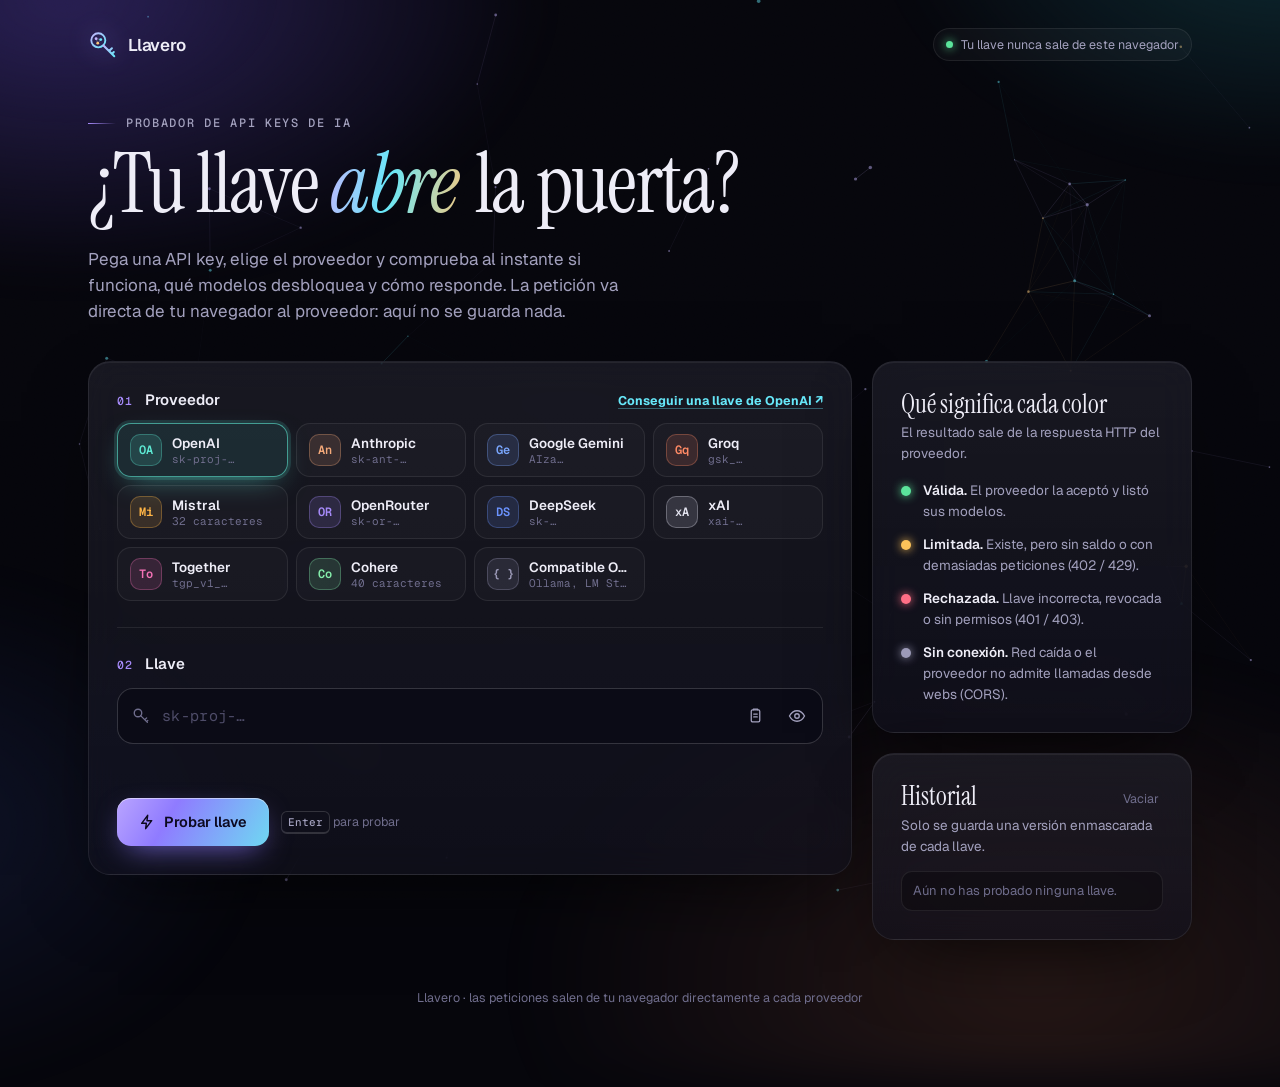
==== commit d6819a2b: "Llavero: modo Claude que prepara comandos cURL cuando no puede conectarse Dentro de un artifact de C" ====
--- a/llavero.html
+++ b/llavero.html
@@ -330,6 +330,31 @@
 .reply-meta { display: flex; flex-wrap: wrap; gap: 6px 16px; margin-top: 10px; font: 400 12px var(--f-mono); color: var(--faint); }
 .reply-meta b { color: var(--muted); font-weight: 500; }
 
+/* Modo Claude: la página no puede llamar a otros servidores, así que prepara comandos de terminal */
+.banner {
+  display: grid; grid-template-columns: auto 1fr; gap: 12px; align-items: start;
+  margin: 0 0 22px; padding: 14px 16px; border-radius: 14px; font-size: 13.5px; color: var(--muted);
+  background: linear-gradient(120deg, rgba(167, 139, 250, .10), rgba(103, 232, 249, .06));
+  border: 1px solid rgba(167, 139, 250, .28);
+}
+.banner svg { color: var(--violet); margin-top: 1px; }
+.banner b { color: var(--ink); font-weight: 600; }
+.term { margin-top: 16px; border-radius: 16px; background: #05050B; border: 1px solid var(--line); overflow: hidden; }
+.term + .term { margin-top: 12px; }
+.term-bar { display: flex; align-items: center; gap: 10px; padding: 10px 12px 10px 14px; border-bottom: 1px solid var(--line); }
+.term-bar .dots { display: flex; gap: 6px; }
+.term-bar .dots i { width: 9px; height: 9px; border-radius: 50%; background: #2A2940; }
+.term-bar .dots i:first-child { background: rgba(255, 111, 134, .7); }
+.term-bar .dots i:nth-child(2) { background: rgba(252, 195, 90, .7); }
+.term-bar .dots i:last-child { background: rgba(91, 228, 155, .7); }
+.term-bar > span:not(.dots) { font-size: 12.5px; color: var(--muted); min-width: 0; flex: 1; }
+.term pre { margin: 0; padding: 14px 16px 16px; overflow-x: auto; font: 400 12.5px/1.65 var(--f-mono); color: var(--ink); }
+.term .fl { color: var(--cyan); }
+.term .vr { color: var(--violet); }
+.term .cm { color: var(--faint); }
+.check { display: inline-flex; align-items: center; gap: 8px; font-size: 13px; color: var(--muted); cursor: pointer; }
+.check input { accent-color: var(--violet); width: 15px; height: 15px; }
+
 /* Columna lateral */
 .side h2 { margin: 0 0 4px; font: 400 26px/1.1 var(--f-display); }
 .side p { margin: 0; color: var(--muted); font-size: 13.5px; }
@@ -402,6 +427,10 @@
   <div class="grid">
     <main class="stack">
       <form class="card" id="form" autocomplete="off" novalidate>
+        <div class="banner" id="claudeBanner" hidden>
+          <svg width="18" height="18" viewBox="0 0 24 24" fill="none" stroke="currentColor" stroke-width="2" stroke-linecap="round" stroke-linejoin="round" aria-hidden="true"><path d="m4 17 6-5-6-5M12 19h8"/></svg>
+          <div><b>Estás dentro de Claude.</b> Aquí las páginas no pueden conectarse a otros servidores, así que Llavero prepara los comandos para que pruebes tu llave desde la terminal. Para probarla con un clic, abre <span class="mono">llavero.html</span> directamente en tu navegador.</div>
+        </div>
         <h2 class="step"><b>01</b><span>Proveedor</span><small id="getKey"></small></h2>
         <div class="providers" id="providers" role="radiogroup" aria-label="Proveedor"></div>
 
@@ -681,11 +710,39 @@
   return r;
 }
 
+// Modelo de ejemplo para el comando de mensaje cuando aún no hay lista de modelos
+const SAMPLE_MODEL = {
+  openai: 'gpt-4o-mini', anthropic: 'claude-haiku-4-5-20251001', gemini: 'gemini-2.5-flash',
+  groq: 'llama-3.1-8b-instant', mistral: 'mistral-small-latest', openrouter: 'openai/gpt-4o-mini',
+  deepseek: 'deepseek-chat', xai: 'grok-3-mini', together: 'meta-llama/Llama-3.3-70B-Instruct-Turbo',
+  cohere: 'command-a-03-2025', custom: 'llama3.2',
+};
+
+function curlHeaders(p, extra = {}) {
+  const h = { ...authHeaders(p, '$API_KEY'), ...extra };
+  delete h['anthropic-dangerous-direct-browser-access']; // solo hace falta en el navegador
+  return Object.entries(h).map(([k, v]) => ` \\\n  -H "${k}: ${v}"`).join('');
+}
+
 function curlFor(p, base) {
   const url = listUrl(p, '$API_KEY', base).replace(encodeURIComponent('$API_KEY'), '$API_KEY');
   const target = p.id === 'openrouter' ? base + '/key' : url;
-  const hs = Object.entries(authHeaders(p, '$API_KEY')).map(([k, v]) => ` \\\n  -H "${k}: ${v}"`).join('');
-  return `curl -i "${target}"${hs}`;
+  return `curl -i "${target}"${curlHeaders(p)}`;
+}
+
+function curlChat(p, base, model) {
+  const msg = [{ role: 'user', content: 'Di hola en una frase' }];
+  const ct = { 'Content-Type': 'application/json' };
+  let url, body;
+  if (p.kind === 'anthropic') { url = base + '/messages'; body = { model, max_tokens: 100, messages: msg }; }
+  else if (p.kind === 'gemini') {
+    url = `${base}/models/${model}:generateContent?key=$API_KEY`;
+    body = { contents: [{ parts: [{ text: msg[0].content }] }] };
+    return `curl -i "${url}"${Object.entries(ct).map(([k, v]) => ` \\\n  -H "${k}: ${v}"`).join('')} \\\n  -d '${JSON.stringify(body)}'`;
+  }
+  else if (p.kind === 'cohere') { url = base + '/v2/chat'; body = { model, messages: msg }; }
+  else { url = base + '/chat/completions'; body = { model, messages: msg, ...(p.id === 'openai' ? { max_completion_tokens: 200 } : { max_tokens: 100 }) }; }
+  return `curl -i "${url}"${curlHeaders(p, ct)} \\\n  -d '${JSON.stringify(body)}'`;
 }
 
 /* ---------- Interfaz ---------- */
@@ -705,6 +762,7 @@
   $('#key').placeholder = p.id === 'custom' ? 'Llave (déjala vacía si tu servidor no la pide)' : p.hint.includes('…') ? p.hint : 'Pega tu llave aquí';
   $('#getKey').innerHTML = p.keys ? `<a href="${p.keys}" target="_blank" rel="noopener">Conseguir una llave de ${esc(p.name)} ↗</a>` : '';
   renderKeyMeta(auto);
+  if (claudeMode) renderTerminal();
 }
 
 function renderKeyMeta(auto) {
@@ -728,6 +786,7 @@
   }
   if (!found) state.lastDetected = null;
   renderKeyMeta(found && found === state.provider);
+  if (claudeMode) renderTerminal();
 }
 
 function setTesting(on) {
@@ -824,6 +883,13 @@
   const p = state.provider;
   const key = $('#key').value.trim();
   const base = baseFor(p);
+  if (claudeMode) {
+    renderTerminal();
+    const el = $('#result');
+    el.classList.remove('enter'); void el.offsetWidth; el.classList.add('enter');
+    el.scrollIntoView({ behavior: 'smooth', block: 'start' });
+    return;
+  }
   if (!key && p.id !== 'custom') { shake('#keyfield'); $('#key').focus(); return; }
   if (p.id === 'custom' && !/^https?:\/\//.test(base)) { shake('#base'); $('#base').focus(); toast('Escribe la URL base, p. ej. http://localhost:11434/v1'); return; }
 
@@ -833,6 +899,10 @@
   try { r = await verify(p, key, base); }
   catch (err) { r = { state: 'net', status: null, ms: err.ms, message: err.message, headers: [], models: [] }; }
   setTesting(false);
+  if (r.state === 'net') {
+    await new Promise(res => setTimeout(res, 80)); // el aviso de CSP puede llegar justo después del fallo
+    if (blockedByCsp) { enterClaudeMode(); return; }
+  }
 
   state.lastKey = key;
   state.models = r.models;
@@ -989,6 +1059,7 @@
   $(`.chip[data-id="${state.provider.id}"]`).focus();
 });
 $('#key').addEventListener('input', onKeyInput);
+$('#base').addEventListener('input', () => { if (claudeMode) renderTerminal(); });
 $('#form').addEventListener('submit', runTest);
 $('#reveal').addEventListener('click', e => {
   const k = $('#key');
@@ -1023,8 +1094,83 @@
 $('#prompt').addEventListener('keydown', e => { if (e.key === 'Enter' && (e.ctrlKey || e.metaKey)) sendChat(); });
 $('#clearHist').addEventListener('click', () => { try { localStorage.removeItem(HKEY); } catch {} renderHistory([]); });
 
+/* ---------- Modo Claude ----------
+   Dentro de un artifact de Claude la política de seguridad bloquea las llamadas a otros servidores.
+   En ese caso la tarjeta de resultado se convierte en un generador de comandos cURL. */
+let claudeMode = false;
+let blockedByCsp = false;
+document.addEventListener('securitypolicyviolation', e => {
+  if (/connect-src/.test(e.effectiveDirective || e.violatedDirective)) blockedByCsp = true;
+});
+
+function hl(cmd) {
+  return esc(cmd)
+    .replace(/(^|\s)(-[a-zA-Z])(?=\s)/g, '$1<span class="fl">$2</span>')
+    .replace(/\$API_KEY/g, '<span class="vr">$API_KEY</span>');
+}
+
+function renderTerminal() {
+  const p = state.provider;
+  const base = baseFor(p) || 'http://localhost:11434/v1';
+  const key = $('#key').value.trim();
+  const withKey = $('#inclKey')?.checked && key;
+  const model = $('#model').value.trim() || SAMPLE_MODEL[p.id];
+  const exportLine = `export API_KEY="${withKey ? key : 'pega-aquí-tu-llave'}"`;
+  const blocks = [
+    ['1 · ¿La llave es válida?', curlFor(p, base)],
+    ['2 · ¿Tiene saldo? Envía un mensaje', curlChat(p, base, model)],
+  ];
+  const el = $('#result');
+  el.hidden = false;
+  el.innerHTML = `
+    <h2 class="step" style="margin-bottom:4px"><b>03</b><span>Pruébala en tu terminal</span><small>${esc(p.name)}</small></h2>
+    <p class="res-sub" style="margin:0">Pega estos comandos en una terminal (macOS, Linux o WSL). La respuesta te dice si la llave abre la puerta.</p>
+    <div class="term">
+      <div class="term-bar"><span class="dots"><i></i><i></i><i></i></span><span>0 · Guarda tu llave en la sesión</span>
+        <button type="button" class="btn sm" data-copy="${esc(exportLine)}">Copiar</button></div>
+      <pre>${esc(withKey ? `export API_KEY="${mask(key)}"` : exportLine)}${withKey ? '  <span class="cm"># se copia completa</span>' : ''}</pre>
+    </div>
+    ${blocks.map(([t, c]) => `
+    <div class="term">
+      <div class="term-bar"><span class="dots"><i></i><i></i><i></i></span><span>${esc(t)}</span>
+        <button type="button" class="btn sm" data-copy="${esc(c)}">Copiar</button></div>
+      <pre>${hl(c)}</pre>
+    </div>`).join('')}
+    <div class="actions" style="margin-top:16px">
+      <label class="check"><input type="checkbox" id="inclKey" ${withKey ? 'checked' : ''}> Incluir mi llave en el comando al copiar</label>
+    </div>
+    <p class="note">Busca la primera línea de la respuesta: <span class="mono">HTTP/2 200</span> significa válida; <span class="mono">401</span> o <span class="mono">403</span>, rechazada; <span class="mono">402</span> o <span class="mono">429</span>, sin saldo o con límite. El comando 2 confirma que de verdad puede generar texto.</p>`;
+}
+
+function enterClaudeMode() {
+  if (claudeMode) return;
+  claudeMode = true;
+  $('#claudeBanner').hidden = false;
+  $('#paste').hidden = true; // leer el portapapeles no está permitido; Ctrl+V sí funciona
+  $('#chat').hidden = true;
+  $('#go span').textContent = 'Preparar comandos';
+  renderTerminal();
+}
+
+function detectClaude() { if (typeof window.claude?.use === 'function') enterClaudeMode(); }
+
+$('#result').addEventListener('click', async e => {
+  const b = e.target.closest('[data-copy]');
+  if (!b) return;
+  try { await navigator.clipboard.writeText(b.dataset.copy); toast('Comando copiado'); }
+  catch {
+    const pre = b.closest('.term').querySelector('pre');
+    getSelection().selectAllChildren(pre);
+    toast('Selecciona el texto y cópialo con Ctrl+C');
+  }
+});
+$('#result').addEventListener('change', e => { if (e.target.id === 'inclKey') renderTerminal(); });
+
 selectProvider(PROVIDERS[0]);
 renderHistory();
+detectClaude();
+setTimeout(detectClaude, 500);
+setTimeout(detectClaude, 2000);
 
 /* ---------- Red neuronal de fondo ---------- */
 (function network() {
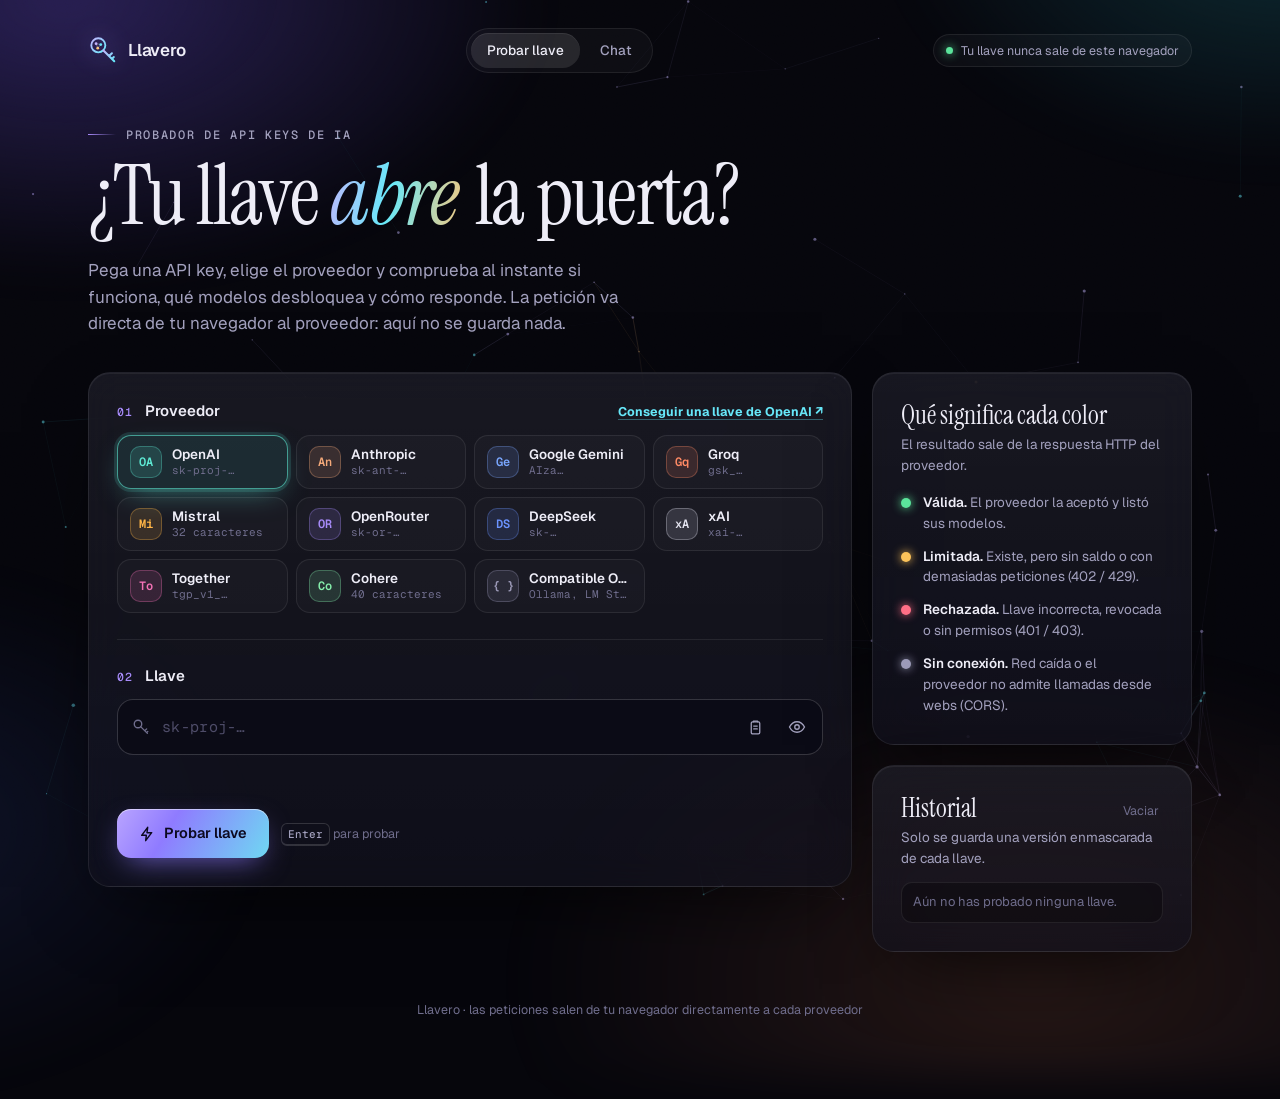
==== commit 4cffbafd: "Llavero: modo chat con streaming, instrucciones de sistema y botón para detener Sustituye el mensaje" ====
--- a/llavero.html
+++ b/llavero.html
@@ -155,12 +155,7 @@
   background: color-mix(in oklab, var(--pc) 10%, transparent);
   box-shadow: 0 0 0 3px color-mix(in oklab, var(--pc) 14%, transparent), 0 10px 30px -12px color-mix(in oklab, var(--pc) 60%, transparent);
 }
-.chip .mk {
-  grid-row: span 2; width: 32px; height: 32px; border-radius: 10px; display: grid; place-items: center;
-  font: 600 12px/1 var(--f-mono); color: var(--pc);
-  background: color-mix(in oklab, var(--pc) 14%, transparent);
-  border: 1px solid color-mix(in oklab, var(--pc) 30%, transparent);
-}
+.chip .mk { grid-row: span 2; width: 32px; height: 32px; border-radius: 10px; }
 .chip .pn { font-weight: 600; font-size: 13.5px; line-height: 1.2; white-space: nowrap; overflow: hidden; text-overflow: ellipsis; }
 .chip .ph { font: 400 11px/1.3 var(--f-mono); color: var(--faint); white-space: nowrap; overflow: hidden; text-overflow: ellipsis; }
 
@@ -313,22 +308,98 @@
 .skel { height: 12px; border-radius: 6px; margin-top: 10px; background: linear-gradient(90deg, rgba(255, 255, 255, .04), rgba(255, 255, 255, .1), rgba(255, 255, 255, .04)); background-size: 200% 100%; animation: shimmer 1.4s linear infinite; }
 @keyframes shimmer { to { background-position: -200% 0; } }
 
-/* Chat de prueba */
-textarea.text-in { resize: vertical; min-height: 84px; font-family: var(--f-body); font-size: 14.5px; line-height: 1.5; }
-.reply {
-  position: relative; margin-top: 18px; padding: 18px 18px 16px 20px; border-radius: 16px;
-  background: var(--well); border: 1px solid var(--line);
-  white-space: pre-wrap; overflow-wrap: anywhere; font-size: 15px; line-height: 1.6;
-}
-.reply::before {
-  content: ""; position: absolute; left: 0; top: 14px; bottom: 14px; width: 2px; border-radius: 2px;
-  background: linear-gradient(var(--violet), var(--cyan));
-}
-.reply.err::before { background: var(--bad); }
-.reply .caret { display: inline-block; width: 8px; height: 1.05em; vertical-align: -2px; margin-left: 2px; background: var(--cyan); animation: blink 1s steps(2) infinite; }
+/* Chat: una columna de mensajes que ocupa casi toda la pantalla; el compositor queda abajo */
+.seg { display: inline-flex; gap: 4px; padding: 4px; border-radius: 999px; border: 1px solid var(--line); background: rgba(255, 255, 255, .03); }
+.seg button { border: 0; background: transparent; color: var(--muted); padding: 7px 16px; border-radius: 999px; font-size: 13.5px; font-weight: 500; transition: background .2s, color .2s; }
+.seg button:hover { color: var(--ink); }
+.seg button[aria-pressed="true"] { background: rgba(255, 255, 255, .1); color: var(--ink); box-shadow: inset 0 1px 0 rgba(255, 255, 255, .08); }
+@media (max-width: 640px) { .top .pill { display: none; } }
+
+.chatview {
+  display: flex; flex-direction: column; margin-top: 24px; padding: 0; overflow: hidden;
+  height: calc(100dvh - 130px); min-height: 520px; max-height: 920px;
+}
+.chat-top { display: flex; flex-wrap: wrap; align-items: center; gap: 10px 14px; padding: 14px 18px; border-bottom: 1px solid var(--line); }
+.who { display: flex; align-items: center; gap: 10px; min-width: 0; }
+.who b { display: block; font-weight: 600; font-size: 14px; line-height: 1.2; }
+.who .mono { font-size: 11.5px; color: var(--faint); }
+.who .link-btn { padding: 0; font: inherit; color: var(--cyan); }
+.mk {
+  flex: none; width: 34px; height: 34px; border-radius: 11px; display: grid; place-items: center;
+  font: 600 12px/1 var(--f-mono); color: var(--pc, var(--net));
+  background: color-mix(in oklab, var(--pc, var(--net)) 14%, transparent);
+  border: 1px solid color-mix(in oklab, var(--pc, var(--net)) 30%, transparent);
+}
+.chat-model { flex: 1 1 200px; max-width: 340px; margin-left: auto; }
+.chat-model .text-in { padding: 8px 11px; font-size: 13px; }
+select.text-in { appearance: none; cursor: pointer; padding-right: 30px; background: #0B0B16 url("data:image/svg+xml;utf8,<svg xmlns='http://www.w3.org/2000/svg' width='12' height='12' viewBox='0 0 24 24' fill='none' stroke='%23A3A1BE' stroke-width='2.5' stroke-linecap='round'><path d='m6 9 6 6 6-6'/></svg>") no-repeat right 11px center; }
+.chat-tools { display: flex; gap: 8px; }
+.sys { padding: 12px 18px 14px; border-bottom: 1px solid var(--line); background: rgba(0, 0, 0, .18); }
+.sys textarea { resize: vertical; font-family: var(--f-body); font-size: 14px; }
+
+.msgs { flex: 1; min-height: 0; overflow-y: auto; padding: 26px 18px; display: flex; flex-direction: column; gap: 22px; }
+@media (min-width: 720px) { .msgs { padding: 30px 32px; } }
+.msg.user {
+  align-self: flex-end; max-width: min(82%, 620px); padding: 10px 15px;
+  border-radius: 18px 18px 6px 18px; white-space: pre-wrap; overflow-wrap: anywhere;
+  background: linear-gradient(135deg, rgba(167, 139, 250, .22), rgba(103, 232, 249, .10));
+  border: 1px solid rgba(167, 139, 250, .28);
+  animation: rise .3s ease both;
+}
+.msg.bot { display: grid; grid-template-columns: 30px minmax(0, 1fr); gap: 12px; max-width: 780px; }
+.avatar {
+  width: 30px; height: 30px; border-radius: 50%; margin-top: 2px;
+  background: radial-gradient(circle at 34% 28%, color-mix(in oklab, var(--pc, var(--violet)) 60%, white), var(--pc, var(--violet)) 45%, color-mix(in oklab, var(--pc, var(--violet)) 40%, black));
+  box-shadow: 0 0 20px -3px color-mix(in oklab, var(--pc, var(--violet)) 80%, transparent);
+}
+.avatar.big { width: 56px; height: 56px; margin: 0; }
+.msg.pending .avatar { animation: breathe 1.4s ease-in-out infinite; }
+@keyframes breathe { 50% { transform: scale(.86); box-shadow: 0 0 30px 0 color-mix(in oklab, var(--pc) 80%, transparent); } }
+.who-l { display: block; margin-bottom: 4px; font: 500 11.5px/1.4 var(--f-mono); color: var(--faint); overflow: hidden; text-overflow: ellipsis; white-space: nowrap; }
+.msg .body { white-space: pre-wrap; overflow-wrap: anywhere; line-height: 1.65; font-size: 15px; }
+.msg .body code { font: 13px var(--f-mono); padding: 1px 6px; border-radius: 6px; background: rgba(255, 255, 255, .08); }
+.msg .body pre.code { white-space: pre; overflow-x: auto; margin: 6px 0; padding: 12px 14px; border-radius: 12px; background: #05050B; border: 1px solid var(--line); }
+.msg .body pre.code code { padding: 0; background: none; font-size: 12.5px; line-height: 1.6; }
+.msg .body b { font-weight: 600; }
+.msg-err { margin-top: 6px; padding: 10px 13px; border-radius: 12px; font-size: 14px; color: var(--ink); background: rgba(255, 111, 134, .1); border: 1px solid rgba(255, 111, 134, .35); overflow-wrap: anywhere; }
+.msg .meta { display: flex; flex-wrap: wrap; gap: 4px 14px; margin-top: 8px; font: 400 11.5px var(--f-mono); color: var(--faint); }
+.caret { display: inline-block; width: 8px; height: 1.05em; vertical-align: -2px; margin-left: 2px; background: var(--cyan); animation: blink 1s steps(2) infinite; }
 @keyframes blink { 50% { opacity: 0; } }
-.reply-meta { display: flex; flex-wrap: wrap; gap: 6px 16px; margin-top: 10px; font: 400 12px var(--f-mono); color: var(--faint); }
-.reply-meta b { color: var(--muted); font-weight: 500; }
+.thinking { display: inline-flex; gap: 5px; padding: 8px 0; }
+.thinking i { width: 7px; height: 7px; border-radius: 50%; background: var(--muted); animation: hop 1.2s ease-in-out infinite; }
+.thinking i:nth-child(2) { animation-delay: .15s; }
+.thinking i:nth-child(3) { animation-delay: .3s; }
+@keyframes hop { 30% { transform: translateY(-5px); opacity: 1; } 0%, 60%, 100% { opacity: .35; } }
+
+.empty-chat { margin: auto; max-width: 520px; display: grid; justify-items: center; gap: 12px; text-align: center; }
+.empty-chat h3 { margin: 6px 0 0; font: 400 clamp(30px, 5vw, 40px)/1.05 var(--f-display); text-wrap: balance; overflow-wrap: anywhere; }
+.empty-chat p { margin: 0; color: var(--muted); font-size: 14px; text-wrap: pretty; }
+.sugs { display: flex; flex-wrap: wrap; justify-content: center; gap: 8px; margin-top: 6px; }
+.sug { padding: 8px 13px; border-radius: 999px; border: 1px solid var(--line-2); background: rgba(255, 255, 255, .03); font-size: 13px; color: var(--muted); transition: color .2s, border-color .2s, background .2s; }
+.sug:hover { color: var(--ink); border-color: rgba(167, 139, 250, .5); background: rgba(167, 139, 250, .08); }
+
+.composer {
+  display: flex; align-items: flex-end; gap: 10px; margin: 0 14px; padding: 8px 8px 8px 16px;
+  border-radius: 18px; background: #0B0B16; border: 1px solid var(--line-2); transition: border-color .2s, box-shadow .2s;
+}
+.composer:focus-within { border-color: color-mix(in oklab, var(--violet) 70%, transparent); box-shadow: 0 0 0 4px rgba(167, 139, 250, .14); }
+#prompt { flex: 1; min-width: 0; max-height: 200px; padding: 9px 0; border: 0; outline: 0; resize: none; background: transparent; font-size: 15px; line-height: 1.5; }
+#prompt::placeholder { color: #5A5876; }
+.send {
+  flex: none; width: 40px; height: 40px; border: 0; border-radius: 12px; display: grid; place-items: center;
+  color: #0C0920; background: linear-gradient(120deg, #B9A4FF, #6FD8F2);
+  box-shadow: 0 6px 20px -8px rgba(143, 123, 255, .9); transition: transform .15s, background .2s;
+}
+.send:active { transform: scale(.94); }
+.send.stop { color: var(--ink); background: rgba(255, 255, 255, .12); box-shadow: none; }
+.chat-foot { margin: 0; padding: 10px 18px 14px; text-align: center; font-size: 12px; color: var(--faint); }
+@media (max-width: 560px) {
+  .chatview { height: calc(100dvh - 96px); margin-top: 16px; }
+  .chat-model { margin-left: 0; max-width: none; }
+  .chat-tools { width: 100%; }
+  .chat-tools .btn { flex: 1; }
+  .composer { margin: 0 10px; }
+}
 
 /* Modo Claude: la página no puede llamar a otros servidores, así que prepara comandos de terminal */
 .banner {
@@ -415,8 +486,14 @@
       </svg>
       Llavero
     </div>
+    <nav class="seg" aria-label="Modo">
+      <button type="button" id="tabTest" aria-pressed="true">Probar llave</button>
+      <button type="button" id="tabChat" aria-pressed="false">Chat</button>
+    </nav>
     <span class="pill"><span class="dot"></span>Tu llave nunca sale de este navegador</span>
   </header>
+
+  <div id="viewTest">
 
   <section class="hero">
     <p class="eyebrow">Probador de API keys de IA</p>
@@ -429,7 +506,7 @@
       <form class="card" id="form" autocomplete="off" novalidate>
         <div class="banner" id="claudeBanner" hidden>
           <svg width="18" height="18" viewBox="0 0 24 24" fill="none" stroke="currentColor" stroke-width="2" stroke-linecap="round" stroke-linejoin="round" aria-hidden="true"><path d="m4 17 6-5-6-5M12 19h8"/></svg>
-          <div><b>Estás dentro de Claude.</b> Aquí las páginas no pueden conectarse a otros servidores, así que Llavero prepara los comandos para que pruebes tu llave desde la terminal. Para probarla con un clic, abre <span class="mono">llavero.html</span> directamente en tu navegador.</div>
+          <div><b>Estás dentro de Claude.</b> Aquí las páginas no pueden conectarse a otros servidores, así que Llavero prepara los comandos para que pruebes tu llave desde la terminal. Para probarla con un clic, abre <span class="mono">llavero.html</span> directamente en tu navegador. En la pestaña <b>Chat</b> puedes hablar con Claude.</div>
         </div>
         <h2 class="step"><b>01</b><span>Proveedor</span><small id="getKey"></small></h2>
         <div class="providers" id="providers" role="radiogroup" aria-label="Proveedor"></div>
@@ -467,21 +544,6 @@
 
       <section class="card" id="result" aria-live="polite" hidden></section>
 
-      <section class="card" id="chat" hidden>
-        <h2 class="step"><b>03</b><span>Habla con un modelo</span><small>confirma que hay saldo de verdad</small></h2>
-        <label class="lbl" for="model" style="margin-top:0">Modelo</label>
-        <input class="text-in" id="model" spellcheck="false" placeholder="id del modelo">
-        <label class="lbl" for="prompt">Mensaje</label>
-        <textarea class="text-in" id="prompt" rows="3">Preséntate en una frase y dime qué modelo eres.</textarea>
-        <div class="actions">
-          <button class="btn primary" id="send" type="button">
-            <svg width="16" height="16" viewBox="0 0 24 24" fill="none" stroke="currentColor" stroke-width="2.2" stroke-linecap="round" stroke-linejoin="round" aria-hidden="true"><path d="m4 12 16-8-6 16-2.5-6.5Z"/></svg>
-            <span>Enviar</span>
-          </button>
-          <span class="hint"><kbd>Ctrl</kbd> + <kbd>Enter</kbd></span>
-        </div>
-        <div id="replyWrap" aria-live="polite"></div>
-      </section>
     </main>
 
     <aside class="stack side">
@@ -506,6 +568,41 @@
       </section>
     </aside>
   </div>
+
+  </div>
+
+  <section class="card chatview" id="viewChat" hidden>
+    <div class="chat-top">
+      <div class="who" id="chatWho"></div>
+      <div class="chat-model" id="modelWrap">
+        <input class="text-in" id="model" list="modelList" spellcheck="false" autocomplete="off" placeholder="id del modelo" aria-label="Modelo">
+        <datalist id="modelList"></datalist>
+      </div>
+      <div class="chat-model" id="tierWrap" hidden>
+        <select class="text-in" id="tier" aria-label="Nivel de Claude">
+          <option value="quick">Rápido</option>
+          <option value="default">Equilibrado</option>
+          <option value="complex">Avanzado</option>
+        </select>
+      </div>
+      <div class="chat-tools">
+        <button type="button" class="btn sm" id="sysToggle" aria-expanded="false" aria-controls="sysWrap">Instrucciones</button>
+        <button type="button" class="btn sm" id="newChat">Nueva conversación</button>
+      </div>
+    </div>
+    <div class="sys" id="sysWrap" hidden>
+      <label class="lbl" for="system" style="margin-top:0">Instrucciones de sistema (se aplican a toda la conversación)</label>
+      <textarea class="text-in" id="system" rows="2" placeholder="Eres un asistente conciso que responde siempre en español."></textarea>
+    </div>
+    <div class="msgs" id="msgs" aria-live="polite"></div>
+    <form class="composer" id="composer" autocomplete="off">
+      <textarea id="prompt" rows="1" placeholder="Escribe un mensaje…" aria-label="Mensaje"></textarea>
+      <button class="send" id="send" type="submit" aria-label="Enviar">
+        <svg width="18" height="18" viewBox="0 0 24 24" fill="none" stroke="currentColor" stroke-width="2.4" stroke-linecap="round" stroke-linejoin="round" aria-hidden="true"><path d="M12 19V5M5 12l7-7 7 7"/></svg>
+      </button>
+    </form>
+    <p class="chat-foot"><kbd>Enter</kbd> envía · <kbd>Shift</kbd> + <kbd>Enter</kbd> salto de línea</p>
+  </section>
 
   <footer>Llavero · las peticiones salen de tu navegador directamente a cada proveedor</footer>
 </div>
@@ -826,7 +923,7 @@
 
   let extra = '';
   if (r.info) extra += `<dl class="kv">${r.info.map(([k, v]) => `<dt>${esc(k)}</dt><dd>${esc(v)}</dd>`).join('')}</dl>`;
-  if (r.state === 'ok' && p.id !== 'openrouter') extra += `<p class="note">Que liste modelos no garantiza que tenga saldo. Envía un mensaje abajo para confirmarlo.</p>`;
+  if (r.state === 'ok' && p.id !== 'openrouter') extra += `<p class="note">Que liste modelos no garantiza que tenga saldo. Abre el chat y envía un mensaje para confirmarlo.</p>`;
   if (r.state === 'net') extra += `<div class="note">Posibles causas:
       <ul>
         <li>No hay conexión o la URL base es incorrecta.</li>
@@ -859,6 +956,9 @@
     ${extra}
     ${models}
     <div class="actions">
+      ${r.state === 'ok' || r.state === 'warn' ? `<button type="button" class="btn sm primary" data-view="chat">
+        <svg width="14" height="14" viewBox="0 0 24 24" fill="none" stroke="currentColor" stroke-width="2.2" stroke-linecap="round" stroke-linejoin="round" aria-hidden="true"><path d="M21 12a8 8 0 0 1-11.6 7.1L4 20l1-4.6A8 8 0 1 1 21 12Z"/></svg>
+        Abrir el chat</button>` : ''}
       <button type="button" class="btn sm" id="copyCurl">
         <svg width="14" height="14" viewBox="0 0 24 24" fill="none" stroke="currentColor" stroke-width="2" stroke-linecap="round" stroke-linejoin="round" aria-hidden="true"><path d="m4 17 6-5-6-5M12 19h8"/></svg>
         Copiar como cURL
@@ -909,13 +1009,8 @@
   renderResult(p, key, r);
   addHistory({ p: p.id, k: key ? mask(key) : '—', s: r.state, ms: r.ms, t: Date.now() });
 
-  const chat = $('#chat');
-  const canChat = r.state === 'ok' || r.state === 'warn';
-  if (canChat && chat.hidden) { chat.hidden = false; chat.classList.add('enter'); }
-  if (!canChat) chat.hidden = true;
-  if (canChat) {
+  if (r.state === 'ok' || r.state === 'warn') {
     $('#model').value = pickDefault(p, r.models) || $('#model').value;
-    $('#replyWrap').innerHTML = '';
     markSelectedModel();
   }
 }
@@ -925,98 +1020,319 @@
   el.classList.remove('shake'); void el.offsetWidth; el.classList.add('shake');
 }
 
-/* ---------- Mensaje de prueba ---------- */
-async function chatRequest(p, key, base, model, prompt) {
-  const json = { 'Content-Type': 'application/json' };
+/* ---------- Chat ----------
+   Fuera de Claude habla con el modelo elegido usando tu llave, con respuestas en streaming.
+   Dentro de Claude la página no puede salir a internet, así que habla con Claude mediante la capacidad "sample". */
+const conv = { msgs: [], busy: false, ctrl: null };
+const SUGGESTIONS = ['Preséntate en una frase y dime qué modelo eres', 'Explícame qué es un token como si tuviera 10 años', 'Escribe un haiku sobre una llave perdida', 'Dame 3 ideas de nombres para una app de hábitos'];
+const SAMPLE_ERR = {
+  not_granted: 'No diste permiso a esta página para usar Claude. Puedes cambiarlo en el menú Permisos del artifact.',
+  rate_limited: 'Demasiados mensajes seguidos o llegaste a tu límite de uso. Espera un poco y vuelve a intentarlo.',
+  session_expired: 'Tu sesión de Claude caducó. Vuelve a iniciar sesión.',
+  refused: 'Claude no respondió a este mensaje. Prueba a reformularlo.',
+  empty_completion: 'Claude no devolvió texto. Prueba con otra pregunta.',
+  prompt_too_large: 'La conversación es demasiado larga. Empieza una nueva.',
+  sampling_disabled: 'Claude no está disponible para tu cuenta u organización.',
+};
+let samplePromise = null;
+const getSample = () => samplePromise ??= (typeof window.claude?.use === 'function' ? window.claude.use('sample') : Promise.resolve(null));
+
+// Formato mínimo y seguro: bloques ``` , `código`, **negrita** y títulos #
+function md(src) {
+  const parts = src.split('```');
+  return parts.map((part, i) => {
+    if (i % 2) {
+      const nl = part.indexOf('\n');
+      return `<pre class="code"><code>${esc((nl >= 0 ? part.slice(nl + 1) : part).replace(/\n$/, ''))}</code></pre>`;
+    }
+    if (i > 0) part = part.replace(/^\n/, '');                  // sin línea vacía tras un bloque
+    if (i < parts.length - 1) part = part.replace(/\n$/, ''); // ni antes de uno
+    return esc(part)
+      .replace(/`([^`\n]+)`/g, '<code>$1</code>')
+      .replace(/\*\*([^*\n]+)\*\*/g, '<b>$1</b>')
+      .replace(/^#{1,6}\s+(.+)$/gm, '<b class="h">$1</b>');
+  }).join('');
+}
+
+async function* sse(res) {
+  const reader = res.body.getReader();
+  const dec = new TextDecoder();
+  let buf = '';
+  for (;;) {
+    const { value, done } = await reader.read();
+    if (done) break;
+    buf += dec.decode(value, { stream: true });
+    let i;
+    while ((i = buf.indexOf('\n')) >= 0) {
+      const line = buf.slice(0, i).replace(/\r$/, '');
+      buf = buf.slice(i + 1);
+      if (!line.startsWith('data:')) continue;
+      const d = line.slice(5).trim();
+      if (!d || d === '[DONE]') continue;
+      try { yield JSON.parse(d); } catch {}
+    }
+  }
+}
+
+// Para servidores que ignoran stream:true y devuelven la respuesta entera
+function parseFull(kind, j, info) {
+  if (!j) return '';
+  if (kind === 'anthropic') {
+    Object.assign(info, { tin: j.usage?.input_tokens, tout: j.usage?.output_tokens, stop: j.stop_reason });
+    return (j.content || []).filter(b => b.type === 'text').map(b => b.text).join('');
+  }
+  if (kind === 'gemini') {
+    const c = j.candidates?.[0];
+    Object.assign(info, { tin: j.usageMetadata?.promptTokenCount, tout: j.usageMetadata?.candidatesTokenCount, stop: c?.finishReason });
+    return (c?.content?.parts || []).map(x => x.thought ? '' : x.text || '').join('');
+  }
+  if (kind === 'cohere') {
+    Object.assign(info, { tin: j.usage?.tokens?.input_tokens, tout: j.usage?.tokens?.output_tokens, stop: j.finish_reason });
+    return (j.message?.content || []).map(x => x.text || '').join('');
+  }
+  const c = j.choices?.[0];
+  Object.assign(info, { tin: j.usage?.prompt_tokens, tout: j.usage?.completion_tokens, stop: c?.finish_reason });
+  return c?.message?.content || '';
+}
+
+async function streamChat(p, key, base, model, system, history, onText, signal) {
+  const ct = { 'Content-Type': 'application/json' };
+  let url, body, headers = { ...(key ? authHeaders(p, key) : {}), ...ct };
+  const withSystem = system ? [{ role: 'system', content: system }, ...history] : history;
   if (p.kind === 'anthropic') {
-    const a = await request(base + '/messages', {
-      method: 'POST', headers: { ...authHeaders(p, key), ...json },
-      body: JSON.stringify({ model, max_tokens: 400, messages: [{ role: 'user', content: prompt }] }),
-    });
-    const j = a.json;
-    return { a, text: j?.content?.filter(b => b.type === 'text').map(b => b.text).join(''), tin: j?.usage?.input_tokens, tout: j?.usage?.output_tokens, stop: j?.stop_reason };
-  }
-  if (p.kind === 'gemini') {
-    const a = await request(`${base}/models/${encodeURIComponent(model)}:generateContent?key=${encodeURIComponent(key)}`, {
-      method: 'POST', headers: json,
-      body: JSON.stringify({ contents: [{ role: 'user', parts: [{ text: prompt }] }], generationConfig: { maxOutputTokens: 1024 } }),
-    });
-    const j = a.json, c = j?.candidates?.[0];
-    return { a, text: c?.content?.parts?.map(x => x.text || '').join(''), tin: j?.usageMetadata?.promptTokenCount, tout: j?.usageMetadata?.candidatesTokenCount, stop: c?.finishReason };
-  }
-  if (p.kind === 'cohere') {
-    const a = await request(base + '/v2/chat', {
-      method: 'POST', headers: { ...authHeaders(p, key), ...json },
-      body: JSON.stringify({ model, messages: [{ role: 'user', content: prompt }] }),
-    });
-    const j = a.json;
-    return { a, text: j?.message?.content?.map(x => x.text || '').join(''), tin: j?.usage?.tokens?.input_tokens, tout: j?.usage?.tokens?.output_tokens, stop: j?.finish_reason };
-  }
-  // OpenAI y compatibles. Los modelos de razonamiento de OpenAI solo aceptan max_completion_tokens.
-  const limit = p.id === 'openai' ? { max_completion_tokens: 1024 } : { max_tokens: 400 };
-  const headers = key ? { ...authHeaders(p, key), ...json } : json;
-  const a = await request(base + '/chat/completions', {
-    method: 'POST', headers,
-    body: JSON.stringify({ model, messages: [{ role: 'user', content: prompt }], ...limit }),
+    url = base + '/messages';
+    body = { model, max_tokens: 2048, stream: true, messages: history, ...(system ? { system } : {}) };
+  } else if (p.kind === 'gemini') {
+    url = `${base}/models/${encodeURIComponent(model)}:streamGenerateContent?alt=sse&key=${encodeURIComponent(key)}`;
+    headers = ct;
+    body = {
+      contents: history.map(m => ({ role: m.role === 'assistant' ? 'model' : 'user', parts: [{ text: m.content }] })),
+      ...(system ? { systemInstruction: { parts: [{ text: system }] } } : {}),
+    };
+  } else if (p.kind === 'cohere') {
+    url = base + '/v2/chat';
+    body = { model, stream: true, messages: withSystem };
+  } else {
+    url = base + '/chat/completions';
+    body = { model, stream: true, messages: withSystem, ...(p.id === 'openai' ? { stream_options: { include_usage: true } } : {}) };
+  }
+
+  let res;
+  try { res = await fetch(url, { method: 'POST', headers, body: JSON.stringify(body), signal }); }
+  catch (e) {
+    if (e.name === 'AbortError') throw e;
+    throw new Error(`No se pudo conectar con ${p.name}. Revisa tu conexión o la URL base.`);
+  }
+  if (!res.ok) {
+    const text = await res.text();
+    let j = null;
+    try { j = JSON.parse(text); } catch {}
+    const s = res.status;
+    const hint = s === 401 || s === 403 ? ' La llave no es válida para este proveedor.'
+      : s === 402 || s === 429 ? ' La llave funciona, pero no tiene saldo o alcanzó su límite.'
+      : s === 404 ? ' Revisa el id del modelo.' : '';
+    throw new Error(`HTTP ${s} · ${errMsg(j, text) || 'sin detalles'}${hint}`);
+  }
+
+  const info = {};
+  let full = '';
+  const add = d => { if (d) { full += d; onText(full); } };
+  if (!(res.headers.get('content-type') || '').includes('event-stream')) {
+    add(parseFull(p.kind, await res.json().catch(() => null), info));
+    return info;
+  }
+  for await (const j of sse(res)) {
+    if (j.error) throw new Error(errMsg(j, '') || 'El proveedor cortó la respuesta.');
+    if (p.kind === 'anthropic') {
+      if (j.type === 'message_start') info.tin = j.message?.usage?.input_tokens;
+      else if (j.type === 'content_block_delta' && j.delta?.type === 'text_delta') add(j.delta.text);
+      else if (j.type === 'message_delta') { info.tout = j.usage?.output_tokens; info.stop = j.delta?.stop_reason; }
+    } else if (p.kind === 'gemini') {
+      const c = j.candidates?.[0];
+      add((c?.content?.parts || []).map(x => x.thought ? '' : x.text || '').join(''));
+      if (c?.finishReason) info.stop = c.finishReason;
+      if (j.usageMetadata) { info.tin = j.usageMetadata.promptTokenCount; info.tout = j.usageMetadata.candidatesTokenCount; }
+    } else if (p.kind === 'cohere') {
+      if (j.type === 'content-delta') add(j.delta?.message?.content?.text);
+      else if (j.type === 'message-end') {
+        info.stop = j.delta?.finish_reason;
+        info.tin = j.delta?.usage?.tokens?.input_tokens;
+        info.tout = j.delta?.usage?.tokens?.output_tokens;
+      }
+    } else {
+      const c = j.choices?.[0];
+      add(c?.delta?.content);
+      if (c?.finish_reason) info.stop = c.finish_reason;
+      if (j.usage) { info.tin = j.usage.prompt_tokens; info.tout = j.usage.completion_tokens; }
+    }
+  }
+  return info;
+}
+
+async function claudeChat(system, history, onText, signal) {
+  const sample = await getSample();
+  if (!sample) throw new Error('El chat con Claude no está disponible en esta vista.');
+  // "sample" no tiene rol de sistema: las instrucciones van en un primer turno de usuario
+  const turns = system ? [{ role: 'user', content: 'Instrucciones para toda la conversación: ' + system }, ...history] : history;
+  try {
+    const r = await sample(turns, { cache: false, signal, modelTier: $('#tier').value, onText: ({ text }) => onText(text) });
+    return { tier: r.modelTierApplied, stop: r.truncated ? 'cortada por longitud' : null };
+  } catch (e) {
+    const err = new Error(SAMPLE_ERR[e.code] || 'Claude no pudo responder. Inténtalo de nuevo.');
+    err.code = e.code;
+    err.text = e.code === 'refused' ? '' : e.text;
+    throw err;
+  }
+}
+
+const TIER_LABEL = { quick: 'rápido', default: 'equilibrado', complex: 'avanzado' };
+const fmtMs = ms => ms == null ? null : ms < 1000 ? Math.round(ms) + ' ms' : (ms / 1000).toFixed(1) + ' s';
+
+function msgHtml(m) {
+  if (m.role === 'user') return `<div class="msg user"><div class="body">${esc(m.text)}</div></div>`;
+  const meta = m.meta ? [
+    m.meta.stopped && 'detenido',
+    m.meta.tier && 'nivel ' + (TIER_LABEL[m.meta.tier] || m.meta.tier),
+    m.meta.ttft != null && 'primer token ' + fmtMs(m.meta.ttft),
+    'total ' + fmtMs(m.meta.total),
+    m.meta.tin != null && m.meta.tout != null && `${m.meta.tin} → ${m.meta.tout} tok`,
+    m.meta.stop && 'fin ' + m.meta.stop,
+  ].filter(Boolean).map(x => `<span>${esc(x)}</span>`).join('') : '';
+  const body = m.pending && !m.text
+    ? '<span class="thinking"><i></i><i></i><i></i></span>'
+    : md(m.text) + (m.pending ? '<span class="caret"></span>' : '');
+  return `<div class="msg bot${m.pending ? ' pending' : ''}" style="--pc:${m.color}">
+    <span class="avatar" aria-hidden="true"></span>
+    <div class="col">
+      <span class="who-l">${esc(m.model)}</span>
+      ${m.text || m.pending ? `<div class="body">${body}</div>` : ''}
+      ${m.error ? `<div class="msg-err">${esc(m.error)}</div>` : ''}
+      ${meta ? `<div class="meta">${meta}</div>` : ''}
+    </div>
+  </div>`;
+}
+
+function renderMsgs() {
+  const box = $('#msgs');
+  if (!conv.msgs.length) {
+    const p = state.provider;
+    const needKey = !claudeMode && !$('#key').value.trim() && p.id !== 'custom';
+    box.innerHTML = `<div class="empty-chat">
+      <span class="avatar big" style="--pc:${claudeMode ? '#F4A97A' : p.color}" aria-hidden="true"></span>
+      <h3>${needKey ? 'Primero, tu llave' : claudeMode ? 'Habla con Claude' : 'Habla con ' + esc(currentModel())}</h3>
+      <p>${needKey
+        ? 'El chat usa la llave que pegues en «Probar llave». Pruébala allí y vuelve.'
+        : claudeMode
+          ? 'Dentro de Claude esta página no puede usar tu llave, así que el chat habla con Claude usando tu cuenta de Claude.'
+          : 'Cada mensaje va directo a ' + esc(p.name) + ' con tu llave. Verás cuánto tarda el primer token y cuántos tokens gasta.'}</p>
+      ${needKey
+        ? '<button type="button" class="btn sm" data-view="test">Ir a «Probar llave»</button>'
+        : `<div class="sugs">${SUGGESTIONS.map(s => `<button type="button" class="sug" data-sug="${esc(s)}">${esc(s)}</button>`).join('')}</div>`}
+    </div>`;
+    return;
+  }
+  box.innerHTML = conv.msgs.map(msgHtml).join('');
+  box.scrollTop = box.scrollHeight;
+}
+
+let liveFrame = 0;
+function updateLive() {
+  if (liveFrame) return;
+  liveFrame = requestAnimationFrame(() => {
+    liveFrame = 0;
+    const box = $('#msgs');
+    const nearBottom = box.scrollHeight - box.scrollTop - box.clientHeight < 80;
+    const last = box.lastElementChild;
+    const m = conv.msgs[conv.msgs.length - 1];
+    if (last && m) last.outerHTML = msgHtml(m);
+    if (nearBottom) box.scrollTop = box.scrollHeight;
   });
-  const j = a.json, c = j?.choices?.[0];
-  return { a, text: c?.message?.content, tin: j?.usage?.prompt_tokens, tout: j?.usage?.completion_tokens, stop: c?.finish_reason };
-}
-
-async function sendChat() {
-  const btn = $('#send');
-  if (btn.disabled) return;
+}
+
+const currentModel = () => $('#model').value.trim() || SAMPLE_MODEL[state.provider.id];
+
+function setBusy(on) {
+  conv.busy = on;
+  netTarget = on ? 1 : 0;
+  const b = $('#send');
+  b.classList.toggle('stop', on);
+  b.setAttribute('aria-label', on ? 'Detener' : 'Enviar');
+  b.innerHTML = on
+    ? '<svg width="14" height="14" viewBox="0 0 24 24" aria-hidden="true"><rect x="5" y="5" width="14" height="14" rx="3" fill="currentColor"/></svg>'
+    : '<svg width="18" height="18" viewBox="0 0 24 24" fill="none" stroke="currentColor" stroke-width="2.4" stroke-linecap="round" stroke-linejoin="round" aria-hidden="true"><path d="M12 19V5M5 12l7-7 7 7"/></svg>';
+}
+
+async function sendMessage(text) {
+  text = text.trim();
+  if (!text || conv.busy) return;
   const p = state.provider;
-  const model = $('#model').value.trim();
-  const prompt = $('#prompt').value.trim();
-  if (!model) { shake('#model'); $('#model').focus(); return; }
-  if (!prompt) { shake('#prompt'); $('#prompt').focus(); return; }
-
-  const wrap = $('#replyWrap');
-  btn.disabled = true;
-  btn.innerHTML = '<span class="spinner"></span><span>Esperando…</span>';
-  netTarget = 1;
-  wrap.innerHTML = '<div class="reply"><span class="caret"></span></div>';
-
-  let out;
+  const key = $('#key').value.trim();
+  if (!claudeMode && !key && p.id !== 'custom') { toast('Primero pega tu llave en «Probar llave»'); return; }
+  if (!claudeMode && p.id === 'custom' && !/^https?:\/\//.test(baseFor(p))) { toast('Escribe la URL base en «Probar llave»'); return; }
+
+  const history = conv.msgs.filter(m => m.text && !m.error).map(m => ({ role: m.role, content: m.text }));
+  history.push({ role: 'user', content: text });
+  const model = currentModel();
+  conv.msgs.push({ role: 'user', text });
+  const reply = { role: 'assistant', text: '', pending: true, model: claudeMode ? 'Claude' : model, color: claudeMode ? '#F4A97A' : p.color };
+  conv.msgs.push(reply);
+  $('#prompt').value = '';
+  autoGrow();
+  renderMsgs();
+  setBusy(true);
+
+  const ctrl = conv.ctrl = new AbortController();
+  const t0 = performance.now();
+  let ttft = null;
+  const onText = full => { if (ttft == null) ttft = performance.now() - t0; reply.text = full; updateLive(); };
+  const system = $('#system').value.trim();
   try {
-    out = await chatRequest(p, $('#key').value.trim(), baseFor(p), model, prompt);
-  } catch (err) {
-    out = { a: null, error: err.message + ' Revisa la conexión o prueba con cURL.' };
-  }
-  netTarget = 0;
-  btn.disabled = false;
-  btn.innerHTML = '<svg width="16" height="16" viewBox="0 0 24 24" fill="none" stroke="currentColor" stroke-width="2.2" stroke-linecap="round" stroke-linejoin="round" aria-hidden="true"><path d="m4 12 16-8-6 16-2.5-6.5Z"/></svg><span>Enviar</span>';
-
-  if (!out.a || !out.a.ok) {
-    const msg = out.error || `HTTP ${out.a.status}: ${errMsg(out.a.json, out.a.text) || 'sin detalles'}`;
-    const hint = out.a?.status === 429 || out.a?.status === 402 ? '\n\nLa llave funciona, pero no tiene saldo o alcanzó su límite.' : '';
-    wrap.innerHTML = `<div class="reply err">${esc(msg + hint)}</div>`;
-    return;
-  }
-  const text = (out.text || '').trim() || '(El modelo respondió sin texto. Puede que haya gastado el límite de tokens pensando.)';
-  const meta = [
-    ['modelo', model], ['latencia', out.a.ms + ' ms'],
-    out.tin != null && ['entrada', out.tin + ' tok'], out.tout != null && ['salida', out.tout + ' tok'],
-    out.stop && ['fin', out.stop],
-  ].filter(Boolean).map(([k, v]) => `<span>${k} <b>${esc(v)}</b></span>`).join('');
-  wrap.innerHTML = `<div class="reply"></div><div class="reply-meta">${meta}</div>`;
-  typeOut($('.reply', wrap), text);
-}
-
-function typeOut(el, text) {
-  if (matchMedia('(prefers-reduced-motion: reduce)').matches) { el.textContent = text; return; }
-  const caret = document.createElement('span');
-  caret.className = 'caret';
-  const node = document.createTextNode('');
-  el.append(node, caret);
-  let i = 0;
-  const step = Math.max(1, Math.round(text.length / 120)); // ~2 s como máximo
-  (function tick() {
-    i = Math.min(text.length, i + step);
-    node.data = text.slice(0, i);
-    if (i < text.length) requestAnimationFrame(tick); else caret.remove();
-  })();
+    const info = claudeMode
+      ? await claudeChat(system, history, onText, ctrl.signal)
+      : await streamChat(p, key, baseFor(p), model, system, history, onText, ctrl.signal);
+    reply.meta = { ...info, ttft, total: performance.now() - t0 };
+    if (!reply.text) reply.error = 'El modelo respondió sin texto. Puede que haya gastado su límite de tokens pensando.';
+  } catch (e) {
+    if (e.text != null) reply.text = e.text;
+    if (e.name === 'AbortError' || e.code === 'cancelled') reply.meta = { stopped: true, ttft, total: performance.now() - t0 };
+    else reply.error = e.message;
+  }
+  reply.pending = false;
+  setBusy(false);
+  renderMsgs();
+  if (matchMedia('(pointer: fine)').matches) $('#prompt').focus({ preventScroll: true });
+}
+
+function autoGrow() {
+  const t = $('#prompt');
+  t.style.height = 'auto';
+  t.style.height = Math.min(t.scrollHeight, 200) + 'px';
+}
+
+function renderChatHead() {
+  const p = state.provider;
+  const key = $('#key').value.trim();
+  $('#chatWho').innerHTML = claudeMode
+    ? `<span class="mk" style="--pc:#F4A97A">Cl</span><div><b>Claude</b><span class="mono">con tu cuenta de Claude</span></div>`
+    : `<span class="mk" style="--pc:${p.color}">${esc(p.mk)}</span><div><b>${esc(p.name)}</b><span class="mono">${esc(key ? mask(key) : 'sin llave')} · <button type="button" class="link-btn" data-view="test">cambiar</button></span></div>`;
+  $('#modelWrap').hidden = claudeMode;
+  $('#tierWrap').hidden = !claudeMode;
+  $('#modelList').innerHTML = state.models.slice(0, 400).map(m => `<option value="${esc(m.id)}"></option>`).join('');
+  if (!$('#model').value.trim()) $('#model').value = SAMPLE_MODEL[p.id];
+}
+
+function setView(v) {
+  $('#viewTest').hidden = v !== 'test';
+  $('#viewChat').hidden = v !== 'chat';
+  $('#tabTest').setAttribute('aria-pressed', String(v === 'test'));
+  $('#tabChat').setAttribute('aria-pressed', String(v === 'chat'));
+  if (v === 'chat') {
+    renderChatHead();
+    if (!conv.busy) renderMsgs();
+    $('#viewChat').classList.remove('enter'); void $('#viewChat').offsetWidth; $('#viewChat').classList.add('enter');
+    if (matchMedia('(pointer: fine)').matches) $('#prompt').focus({ preventScroll: true });
+  }
+  scrollTo({ top: 0 });
 }
 
 /* ---------- Historial (solo llaves enmascaradas) ---------- */
@@ -1090,8 +1406,34 @@
   document.querySelectorAll('#models .model').forEach(b => { b.hidden = q && !b.dataset.id.toLowerCase().includes(q); });
 });
 $('#model').addEventListener('input', markSelectedModel);
-$('#send').addEventListener('click', sendChat);
-$('#prompt').addEventListener('keydown', e => { if (e.key === 'Enter' && (e.ctrlKey || e.metaKey)) sendChat(); });
+$('#tabTest').addEventListener('click', () => setView('test'));
+$('#tabChat').addEventListener('click', () => setView('chat'));
+document.addEventListener('click', e => {
+  const v = e.target.closest('[data-view]');
+  if (v) setView(v.dataset.view);
+});
+$('#composer').addEventListener('submit', e => {
+  e.preventDefault();
+  if (conv.busy) conv.ctrl?.abort();
+  else sendMessage($('#prompt').value);
+});
+$('#prompt').addEventListener('keydown', e => {
+  if (e.key === 'Enter' && !e.shiftKey && !e.isComposing) { e.preventDefault(); if (!conv.busy) sendMessage($('#prompt').value); }
+});
+$('#prompt').addEventListener('input', autoGrow);
+$('#msgs').addEventListener('click', e => { const s = e.target.closest('[data-sug]'); if (s) sendMessage(s.dataset.sug); });
+$('#sysToggle').addEventListener('click', e => {
+  const open = $('#sysWrap').hidden;
+  $('#sysWrap').hidden = !open;
+  e.currentTarget.setAttribute('aria-expanded', String(open));
+  if (open) $('#system').focus();
+});
+$('#newChat').addEventListener('click', () => {
+  conv.ctrl?.abort();
+  conv.msgs = [];
+  renderMsgs();
+  $('#prompt').focus();
+});
 $('#clearHist').addEventListener('click', () => { try { localStorage.removeItem(HKEY); } catch {} renderHistory([]); });
 
 /* ---------- Modo Claude ----------
@@ -1147,7 +1489,7 @@
   claudeMode = true;
   $('#claudeBanner').hidden = false;
   $('#paste').hidden = true; // leer el portapapeles no está permitido; Ctrl+V sí funciona
-  $('#chat').hidden = true;
+  if (!$('#viewChat').hidden) { renderChatHead(); if (!conv.msgs.length) renderMsgs(); }
   $('#go span').textContent = 'Preparar comandos';
   renderTerminal();
 }
